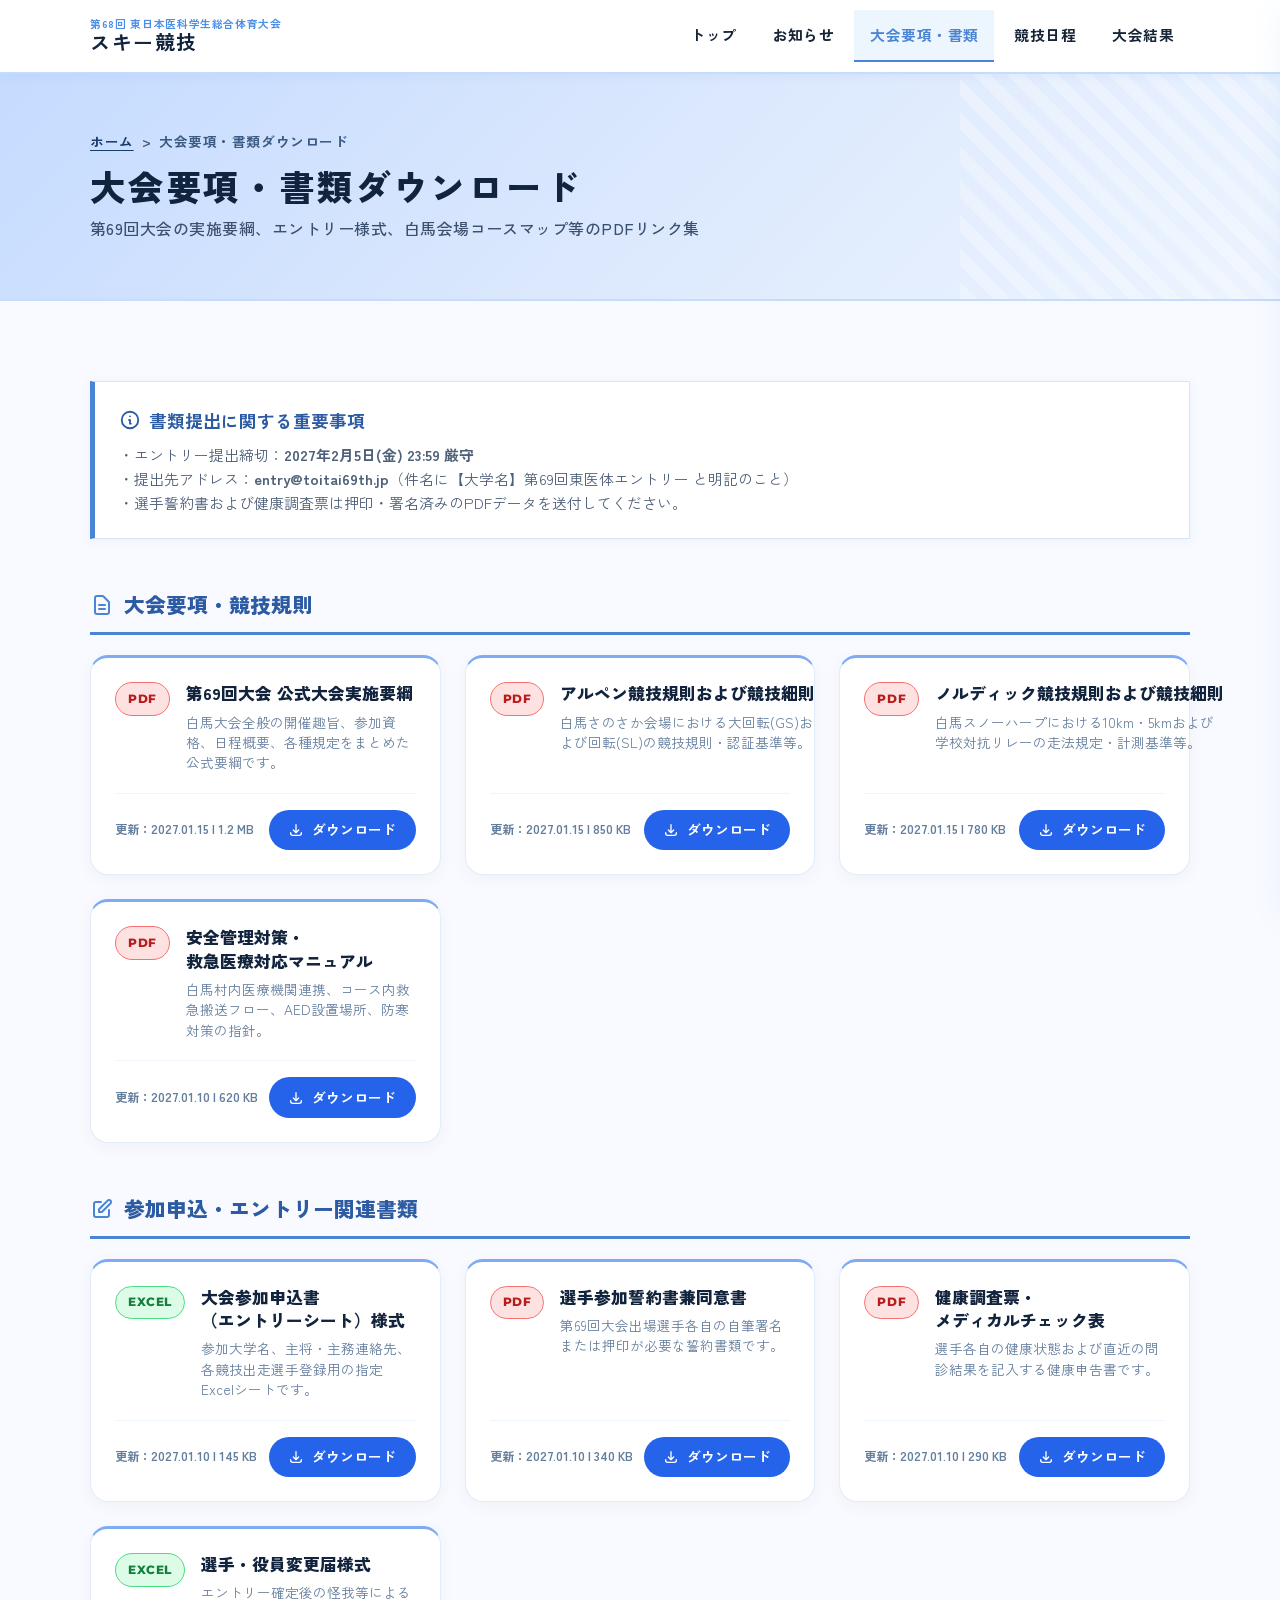
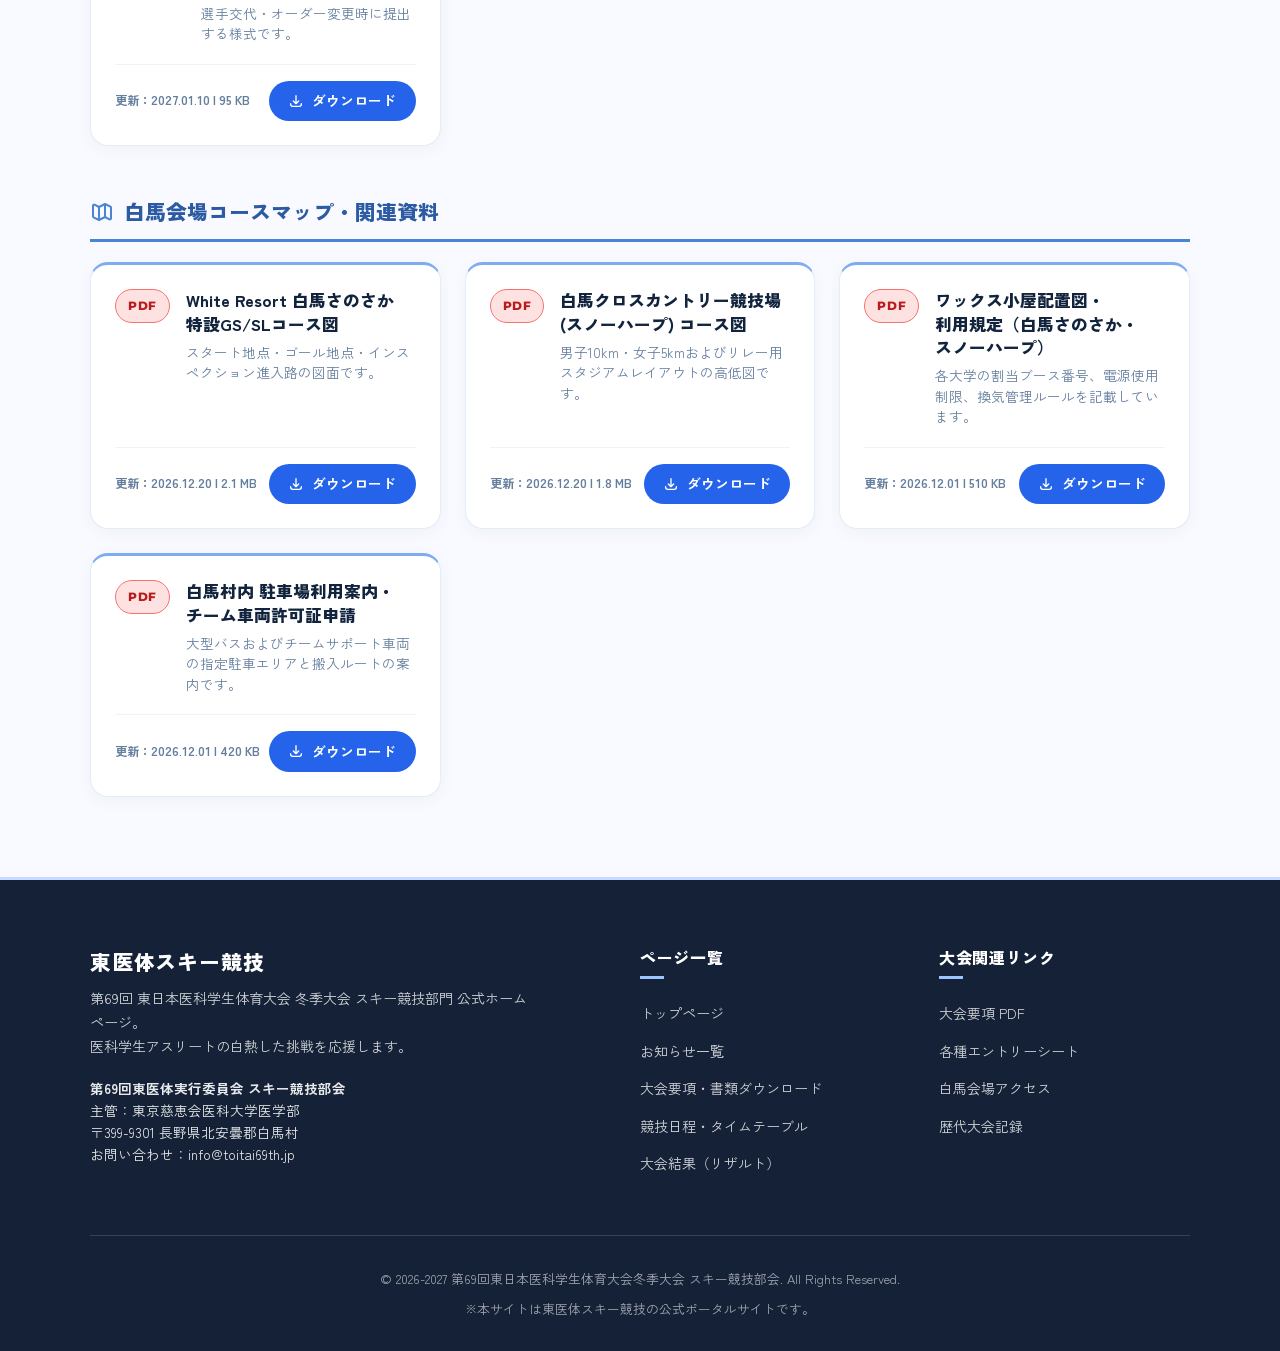
==== documents.html @ c1bf3471 "Redesign hero section with Jiichiro-inspired minimalist aesthetic, photo background, and update titl" ====
<!DOCTYPE html>
<html lang="ja">
<head>
  <meta charset="UTF-8">
  <meta name="viewport" content="width=device-width, initial-scale=1.0">
  <title>大会要項・書類ダウンロード | 第68回 東日本医科学生総合体育大会 スキー競技 公式サイト</title>
  <meta name="description" content="第68回 東日本医科学生総合体育大会 冬季大会 スキー競技部門の公式実施要綱、エントリーシート、白馬さのさか・スノーハープ会場コース図等のPDF/Excelダウンロード一覧です。">
  <link rel="stylesheet" href="assets/css/style.css?v=20270115_jiichiro_hero">
  <link rel="preconnect" href="https://fonts.googleapis.com">
  <link rel="preconnect" href="https://fonts.gstatic.com" crossorigin>
  <link href="https://fonts.googleapis.com/css2?family=Montserrat:wght@600;700;800;900&family=Noto+Sans+JP:wght@400;500;700;800;900&family=Zen+Kaku+Gothic+New:wght@400;500;700;900&display=swap" rel="stylesheet">
  <meta name="theme-color" content="#c5dbff">
  <style>
    /* BAKE CHEESE TART スカイブルー・白基調の補助スタイル */
    .overview-card,
    .venue-card,
    .doc-card {
      border-radius: 18px !important;
    }
    .badge,
    .schedule-day-badge {
      border-radius: 6px !important;
    }
  </style>
</head>
<body>

  <!-- ヘッダー -->
  <header class="site-header">
    <div class="container header-inner">
      <a href="index.html" class="site-brand">
        <div class="brand-text">
          <span class="brand-sub">第68回 東日本医科学生総合体育大会</span>
          <span class="brand-main">スキー競技</span>
        </div>
      </a>

      <!-- デスクトップ ナビゲーション -->
      <nav class="nav-menu">
        <a href="index.html" class="nav-link">トップ</a>
        <a href="news.html" class="nav-link">お知らせ</a>
        <a href="documents.html" class="nav-link active">大会要項・書類</a>
        <a href="schedule.html" class="nav-link">競技日程</a>
        <a href="results.html" class="nav-link">大会結果</a>
      </nav>

      <!-- モバイルメニュー開閉ボタン -->
      <button type="button" class="mobile-toggle" id="mobileToggle" aria-label="メニューを開く">
        <svg fill="none" stroke="currentColor" stroke-width="2" viewBox="0 0 24 24">
          <path stroke-linecap="round" stroke-linejoin="round" d="M4 6h16M4 12h16M4 18h16"></path>
        </svg>
      </button>
    </div>
  </header>

  <!-- モバイル用ドロワーメニュー -->
  <div class="drawer-overlay" id="drawerOverlay"></div>
  <aside class="mobile-drawer" id="mobileDrawer">
    <div class="drawer-header">
      <span class="brand-title" style="font-size: 1rem;">MENU</span>
      <button type="button" class="drawer-close" id="drawerClose" aria-label="閉じる">
        <svg width="24" height="24" fill="none" stroke="currentColor" stroke-width="2" viewBox="0 0 24 24">
          <path stroke-linecap="round" stroke-linejoin="round" d="M6 18L18 6M6 6l12 12"></path>
        </svg>
      </button>
    </div>
    <nav class="drawer-nav">
      <a href="index.html" class="drawer-link">
        <svg fill="none" stroke="currentColor" stroke-width="2" viewBox="0 0 24 24"><path stroke-linecap="round" stroke-linejoin="round" d="M3 12l2-2m0 0l7-7 7 7M5 10v10a1 1 0 001 1h3m10-11l2 2m-2-2v10a1 1 0 01-1 1h-3m-6 0a1 1 0 001-1v-4a1 1 0 011-1h2a1 1 0 011 1v4a1 1 0 001 1m-6 0h6"/></svg>
        トップページ
      </a>
      <a href="news.html" class="drawer-link">
        <svg fill="none" stroke="currentColor" stroke-width="2" viewBox="0 0 24 24"><path stroke-linecap="round" stroke-linejoin="round" d="M19 20H5a2 2 0 01-2-2V6a2 2 0 012-2h10a2 2 0 012 2v1m2 13a2 2 0 01-2-2V7m2 13a2 2 0 002-2V9a2 2 0 00-2-2h-2m-4-3H9M7 16h6M7 8h6v4H7V8z"/></svg>
        お知らせ一覧
      </a>
      <a href="documents.html" class="drawer-link active">
        <svg fill="none" stroke="currentColor" stroke-width="2" viewBox="0 0 24 24"><path stroke-linecap="round" stroke-linejoin="round" d="M9 12h6m-6 4h6m2 5H7a2 2 0 01-2-2V5a2 2 0 012-2h5.586a1 1 0 01.707.293l5.414 5.414a1 1 0 01.293.707V19a2 2 0 01-2 2z"/></svg>
        大会要項・書類
      </a>
      <a href="schedule.html" class="drawer-link">
        <svg fill="none" stroke="currentColor" stroke-width="2" viewBox="0 0 24 24"><path stroke-linecap="round" stroke-linejoin="round" d="M8 7V3m8 4V3m-9 8h10M5 21h14a2 2 0 002-2V7a2 2 0 00-2-2H5a2 2 0 00-2 2v12a2 2 0 002 2z"/></svg>
        競技日程
      </a>
      <a href="results.html" class="drawer-link">
        <svg fill="none" stroke="currentColor" stroke-width="2" viewBox="0 0 24 24"><path stroke-linecap="round" stroke-linejoin="round" d="M9 19v-6a2 2 0 00-2-2H5a2 2 0 00-2 2v6a2 2 0 002 2h2a2 2 0 002-2zm0 0V9a2 2 0 012-2h2a2 2 0 012 2v10m-6 0a2 2 0 002 2h2a2 2 0 002-2m0 0V5a2 2 0 012-2h2a2 2 0 012 2v14a2 2 0 01-2 2h-2a2 2 0 01-2-2z"/></svg>
        大会結果（リザルト）
      </a>
    </nav>
  </aside>

  <!-- ページバナー -->
  <div class="page-banner">
    <div class="container page-banner-content">
      <nav class="breadcrumb" aria-label="パンくずリスト">
        <a href="index.html">ホーム</a>
        <span>&gt;</span>
        <span>大会要項・書類ダウンロード</span>
      </nav>
      <h1 class="page-title">大会要項・書類ダウンロード</h1>
      <p class="page-subtitle">第69回大会の実施要綱、エントリー様式、白馬会場コースマップ等のPDFリンク集</p>
    </div>
  </div>

  <!-- メインコンテンツ -->
  <main class="section">
    <div class="container">

      <!-- 提出に関するインフォメーション -->
      <div style="background-color: #ffffff; border: 1px solid var(--color-border); border-left: 5px solid var(--color-primary); padding: 1.5rem; margin-bottom: 3rem; box-shadow: var(--shadow-sm);">
        <h3 style="font-size: 1.1rem; color: var(--color-primary-dark); margin-bottom: 0.5rem; display: flex; align-items: center; gap: 0.5rem;">
          <svg width="22" height="22" fill="none" stroke="currentColor" stroke-width="2" viewBox="0 0 24 24"><path stroke-linecap="round" stroke-linejoin="round" d="M13 16h-1v-4h-1m1-4h.01M21 12a9 9 0 11-18 0 9 9 0 0118 0z"/></svg>
          書類提出に関する重要事項
        </h3>
        <p style="font-size: 0.925rem; color: var(--color-text-muted); line-height: 1.6;">
          ・エントリー提出締切：<strong>2027年2月5日(金) 23:59 厳守</strong><br>
          ・提出先アドレス：<strong>entry@toitai69th.jp</strong>（件名に【大学名】第69回東医体エントリー と明記のこと）<br>
          ・選手誓約書および健康調査票は押印・署名済みのPDFデータを送付してください。
        </p>
      </div>

      <!-- 書類エリア（microCMS動的連携領域） -->
      <div id="documentsDynamicArea">
        <!-- セクション1: 大会要項・競技規則 -->
        <section class="doc-section">
          <h2 class="doc-category-title">
            <svg fill="none" stroke="currentColor" stroke-width="2" viewBox="0 0 24 24"><path stroke-linecap="round" stroke-linejoin="round" d="M9 12h6m-6 4h6m2 5H7a2 2 0 01-2-2V5a2 2 0 012-2h5.586a1 1 0 01.707.293l5.414 5.414a1 1 0 01.293.707V19a2 2 0 01-2 2z"/></svg>
            大会要項・競技規則
          </h2>

          <div class="doc-grid">
            <div class="doc-card">
              <div class="doc-card-top">
                <span class="file-badge pdf">PDF</span>
                <div class="doc-info">
                  <h4>第69回大会 公式大会実施要綱</h4>
                  <p>白馬大会全般の開催趣旨、参加資格、日程概要、各種規定をまとめた公式要綱です。</p>
                </div>
              </div>
              <div class="doc-card-bottom">
                <span class="doc-meta">更新：2027.01.15 | 1.2 MB</span>
                <a href="assets/docs/sample_document.pdf" download="第69回東医体スキー_大会実施要綱.pdf" class="doc-download-btn">
                  <svg fill="none" stroke="currentColor" stroke-width="2" viewBox="0 0 24 24"><path stroke-linecap="round" stroke-linejoin="round" d="M4 16v1a3 3 0 003 3h10a3 3 0 003-3v-1m-4-4l-4 4m0 0l-4-4m4 4V4"/></svg>
                  ダウンロード
                </a>
              </div>
            </div>

            <div class="doc-card">
              <div class="doc-card-top">
                <span class="file-badge pdf">PDF</span>
                <div class="doc-info">
                  <h4>アルペン競技規則および競技細則</h4>
                  <p>白馬さのさか会場における大回転(GS)および回転(SL)の競技規則・認証基準等。</p>
                </div>
              </div>
              <div class="doc-card-bottom">
                <span class="doc-meta">更新：2027.01.15 | 850 KB</span>
                <a href="assets/docs/sample_document.pdf" download="アルペン競技規則_細則.pdf" class="doc-download-btn">
                  <svg fill="none" stroke="currentColor" stroke-width="2" viewBox="0 0 24 24"><path stroke-linecap="round" stroke-linejoin="round" d="M4 16v1a3 3 0 003 3h10a3 3 0 003-3v-1m-4-4l-4 4m0 0l-4-4m4 4V4"/></svg>
                  ダウンロード
                </a>
              </div>
            </div>

            <div class="doc-card">
              <div class="doc-card-top">
                <span class="file-badge pdf">PDF</span>
                <div class="doc-info">
                  <h4>ノルディック競技規則および競技細則</h4>
                  <p>白馬スノーハープにおける10km・5kmおよび学校対抗リレーの走法規定・計測基準等。</p>
                </div>
              </div>
              <div class="doc-card-bottom">
                <span class="doc-meta">更新：2027.01.15 | 780 KB</span>
                <a href="assets/docs/sample_document.pdf" download="ノルディック競技規則_細則.pdf" class="doc-download-btn">
                  <svg fill="none" stroke="currentColor" stroke-width="2" viewBox="0 0 24 24"><path stroke-linecap="round" stroke-linejoin="round" d="M4 16v1a3 3 0 003 3h10a3 3 0 003-3v-1m-4-4l-4 4m0 0l-4-4m4 4V4"/></svg>
                  ダウンロード
                </a>
              </div>
            </div>

            <div class="doc-card">
              <div class="doc-card-top">
                <span class="file-badge pdf">PDF</span>
                <div class="doc-info">
                  <h4>安全管理対策・救急医療対応マニュアル</h4>
                  <p>白馬村内医療機関連携、コース内救急搬送フロー、AED設置場所、防寒対策の指針。</p>
                </div>
              </div>
              <div class="doc-card-bottom">
                <span class="doc-meta">更新：2027.01.10 | 620 KB</span>
                <a href="assets/docs/sample_document.pdf" download="安全管理_医療体制マニュアル.pdf" class="doc-download-btn">
                  <svg fill="none" stroke="currentColor" stroke-width="2" viewBox="0 0 24 24"><path stroke-linecap="round" stroke-linejoin="round" d="M4 16v1a3 3 0 003 3h10a3 3 0 003-3v-1m-4-4l-4 4m0 0l-4-4m4 4V4"/></svg>
                  ダウンロード
                </a>
              </div>
            </div>
          </div>
        </section>

        <!-- セクション2: 参加申込・エントリー関連書類 -->
        <section class="doc-section">
          <h2 class="doc-category-title">
            <svg fill="none" stroke="currentColor" stroke-width="2" viewBox="0 0 24 24"><path stroke-linecap="round" stroke-linejoin="round" d="M11 5H6a2 2 0 00-2 2v11a2 2 0 002 2h11a2 2 0 002-2v-5m-1.414-9.414a2 2 0 112.828 2.828L11.828 15H9v-2.828l8.586-8.586z"/></svg>
            参加申込・エントリー関連書類
          </h2>

          <div class="doc-grid">
            <div class="doc-card">
              <div class="doc-card-top">
                <span class="file-badge excel">EXCEL</span>
                <div class="doc-info">
                  <h4>大会参加申込書（エントリーシート）様式</h4>
                  <p>参加大学名、主将・主務連絡先、各競技出走選手登録用の指定Excelシートです。</p>
                </div>
              </div>
              <div class="doc-card-bottom">
                <span class="doc-meta">更新：2027.01.10 | 145 KB</span>
                <a href="assets/docs/sample_document.pdf" download="第69回東医体スキー_エントリーシート.xlsx" class="doc-download-btn">
                  <svg fill="none" stroke="currentColor" stroke-width="2" viewBox="0 0 24 24"><path stroke-linecap="round" stroke-linejoin="round" d="M4 16v1a3 3 0 003 3h10a3 3 0 003-3v-1m-4-4l-4 4m0 0l-4-4m4 4V4"/></svg>
                  ダウンロード
                </a>
              </div>
            </div>

            <div class="doc-card">
              <div class="doc-card-top">
                <span class="file-badge pdf">PDF</span>
                <div class="doc-info">
                  <h4>選手参加誓約書兼同意書</h4>
                  <p>第69回大会出場選手各自の自筆署名または押印が必要な誓約書類です。</p>
                </div>
              </div>
              <div class="doc-card-bottom">
                <span class="doc-meta">更新：2027.01.10 | 340 KB</span>
                <a href="assets/docs/sample_document.pdf" download="選手参加誓約書.pdf" class="doc-download-btn">
                  <svg fill="none" stroke="currentColor" stroke-width="2" viewBox="0 0 24 24"><path stroke-linecap="round" stroke-linejoin="round" d="M4 16v1a3 3 0 003 3h10a3 3 0 003-3v-1m-4-4l-4 4m0 0l-4-4m4 4V4"/></svg>
                  ダウンロード
                </a>
              </div>
            </div>

            <div class="doc-card">
              <div class="doc-card-top">
                <span class="file-badge pdf">PDF</span>
                <div class="doc-info">
                  <h4>健康調査票・メディカルチェック表</h4>
                  <p>選手各自の健康状態および直近の問診結果を記入する健康申告書です。</p>
                </div>
              </div>
              <div class="doc-card-bottom">
                <span class="doc-meta">更新：2027.01.10 | 290 KB</span>
                <a href="assets/docs/sample_document.pdf" download="健康調査票.pdf" class="doc-download-btn">
                  <svg fill="none" stroke="currentColor" stroke-width="2" viewBox="0 0 24 24"><path stroke-linecap="round" stroke-linejoin="round" d="M4 16v1a3 3 0 003 3h10a3 3 0 003-3v-1m-4-4l-4 4m0 0l-4-4m4 4V4"/></svg>
                  ダウンロード
                </a>
              </div>
            </div>

            <div class="doc-card">
              <div class="doc-card-top">
                <span class="file-badge excel">EXCEL</span>
                <div class="doc-info">
                  <h4>選手・役員変更届様式</h4>
                  <p>エントリー確定後の怪我等による選手交代・オーダー変更時に提出する様式です。</p>
                </div>
              </div>
              <div class="doc-card-bottom">
                <span class="doc-meta">更新：2027.01.10 | 95 KB</span>
                <a href="assets/docs/sample_document.pdf" download="選手変更届様式.xlsx" class="doc-download-btn">
                  <svg fill="none" stroke="currentColor" stroke-width="2" viewBox="0 0 24 24"><path stroke-linecap="round" stroke-linejoin="round" d="M4 16v1a3 3 0 003 3h10a3 3 0 003-3v-1m-4-4l-4 4m0 0l-4-4m4 4V4"/></svg>
                  ダウンロード
                </a>
              </div>
            </div>
          </div>
        </section>

        <!-- セクション3: コースマップ・会場関連 -->
        <section class="doc-section" id="courses">
          <h2 class="doc-category-title">
            <svg fill="none" stroke="currentColor" stroke-width="2" viewBox="0 0 24 24"><path stroke-linecap="round" stroke-linejoin="round" d="M9 20l-5.447-2.724A1 1 0 013 16.382V5.618a1 1 0 011.447-.894L9 7m0 13l6-3m-6 3V7m6 10l4.553 2.276A1 1 0 0021 18.382V7.618a1 1 0 00-.553-.894L15 4m0 13V4m0 0L9 7"/></svg>
            白馬会場コースマップ・関連資料
          </h2>

          <div class="doc-grid">
            <div class="doc-card">
              <div class="doc-card-top">
                <span class="file-badge pdf">PDF</span>
                <div class="doc-info">
                  <h4>White Resort 白馬さのさか 特設GS/SLコース図</h4>
                  <p>スタート地点・ゴール地点・インスペクション進入路の図面です。</p>
                </div>
              </div>
              <div class="doc-card-bottom">
                <span class="doc-meta">更新：2026.12.20 | 2.1 MB</span>
                <a href="assets/docs/sample_document.pdf" download="白馬さのさかコースマップ.pdf" class="doc-download-btn">
                  <svg fill="none" stroke="currentColor" stroke-width="2" viewBox="0 0 24 24"><path stroke-linecap="round" stroke-linejoin="round" d="M4 16v1a3 3 0 003 3h10a3 3 0 003-3v-1m-4-4l-4 4m0 0l-4-4m4 4V4"/></svg>
                  ダウンロード
                </a>
              </div>
            </div>

            <div class="doc-card">
              <div class="doc-card-top">
                <span class="file-badge pdf">PDF</span>
                <div class="doc-info">
                  <h4>白馬クロスカントリー競技場 (スノーハープ) コース図</h4>
                  <p>男子10km・女子5kmおよびリレー用スタジアムレイアウトの高低図です。</p>
                </div>
              </div>
              <div class="doc-card-bottom">
                <span class="doc-meta">更新：2026.12.20 | 1.8 MB</span>
                <a href="assets/docs/sample_document.pdf" download="スノーハープコースマップ.pdf" class="doc-download-btn">
                  <svg fill="none" stroke="currentColor" stroke-width="2" viewBox="0 0 24 24"><path stroke-linecap="round" stroke-linejoin="round" d="M4 16v1a3 3 0 003 3h10a3 3 0 003-3v-1m-4-4l-4 4m0 0l-4-4m4 4V4"/></svg>
                  ダウンロード
                </a>
              </div>
            </div>

            <div class="doc-card">
              <div class="doc-card-top">
                <span class="file-badge pdf">PDF</span>
                <div class="doc-info">
                  <h4>ワックス小屋配置図・利用規定（白馬さのさか・スノーハープ）</h4>
                  <p>各大学の割当ブース番号、電源使用制限、換気管理ルールを記載しています。</p>
                </div>
              </div>
              <div class="doc-card-bottom">
                <span class="doc-meta">更新：2026.12.01 | 510 KB</span>
                <a href="assets/docs/sample_document.pdf" download="ワックス小屋配置図.pdf" class="doc-download-btn">
                  <svg fill="none" stroke="currentColor" stroke-width="2" viewBox="0 0 24 24"><path stroke-linecap="round" stroke-linejoin="round" d="M4 16v1a3 3 0 003 3h10a3 3 0 003-3v-1m-4-4l-4 4m0 0l-4-4m4 4V4"/></svg>
                  ダウンロード
                </a>
              </div>
            </div>

            <div class="doc-card">
              <div class="doc-card-top">
                <span class="file-badge pdf">PDF</span>
                <div class="doc-info">
                  <h4>白馬村内 駐車場利用案内・チーム車両許可証申請</h4>
                  <p>大型バスおよびチームサポート車両の指定駐車エリアと搬入ルートの案内です。</p>
                </div>
              </div>
              <div class="doc-card-bottom">
                <span class="doc-meta">更新：2026.12.01 | 420 KB</span>
                <a href="assets/docs/sample_document.pdf" download="駐車場利用案内.pdf" class="doc-download-btn">
                  <svg fill="none" stroke="currentColor" stroke-width="2" viewBox="0 0 24 24"><path stroke-linecap="round" stroke-linejoin="round" d="M4 16v1a3 3 0 003 3h10a3 3 0 003-3v-1m-4-4l-4 4m0 0l-4-4m4 4V4"/></svg>
                  ダウンロード
                </a>
              </div>
            </div>
          </div>
        </section>
      </div>

    </div>
  </main>

  <!-- フッター -->
  <footer class="site-footer">
    <div class="container">
      <div class="footer-grid">
        <div class="footer-brand">
          <h4>東医体スキー競技</h4>
          <p>
            第69回 東日本医科学生体育大会 冬季大会 スキー競技部門 公式ホームページ。<br>
            医科学生アスリートの白熱した挑戦を応援します。
          </p>
          <div class="footer-contact">
            <strong>第69回東医体実行委員会 スキー競技部会</strong><br>
            主管：東京慈恵会医科大学医学部<br>
            〒399-9301 長野県北安曇郡白馬村<br>
            お問い合わせ：info@toitai69th.jp
          </div>
        </div>

        <div class="footer-col">
          <h5>ページ一覧</h5>
          <ul class="footer-links">
            <li><a href="index.html">トップページ</a></li>
            <li><a href="news.html">お知らせ一覧</a></li>
            <li><a href="documents.html">大会要項・書類ダウンロード</a></li>
            <li><a href="schedule.html">競技日程・タイムテーブル</a></li>
            <li><a href="results.html">大会結果（リザルト）</a></li>
          </ul>
        </div>

        <div class="footer-col">
          <h5>大会関連リンク</h5>
          <ul class="footer-links">
            <li><a href="documents.html">大会要項 PDF</a></li>
            <li><a href="documents.html">各種エントリーシート</a></li>
            <li><a href="schedule.html#access">白馬会場アクセス</a></li>
            <li><a href="results.html">歴代大会記録</a></li>
          </ul>
        </div>
      </div>

      <div class="footer-bottom">
        <p>&copy; 2026-2027 第69回東日本医科学生体育大会冬季大会 スキー競技部会. All Rights Reserved.</p>
        <p>※本サイトは東医体スキー競技の公式ポータルサイトです。</p>
      </div>
    </div>
  </footer>

  <script src="assets/js/main.js"></script>
  <script src="assets/js/microcms.js"></script>
</body>
</html>
---- assets/css/style.css ----
/* ==========================================================================
   東医体スキー競技 大会ホームページ スタイルシート
   Style: Minimalist, Sharp, Stylish Editorial Design (BAKE CHEESE TART Style)
   Base Color: Pastel Blue (#c5dbff) & Crisp White (パステルブルー×白基調)
   ========================================================================== */

:root {
  /* Colors - BAKE Cheese Tart Inspired Pastel Blue & Pure White (パステルブルー×白) */
  --color-primary: #4a84d4;        /* 洗練されたクリアブルー（適度なコントラスト） */
  --color-primary-dark: #2c5ba3;   /* ディープスレートブルー */
  --color-primary-light: #7facf0;  /* ライトパステルブルー */
  --color-pastel-main: #c5dbff;   /* BAKE公式パステルブルー #c5dbff */
  --color-pastel-soft: #dbe8fd;   /* 柔らかなパステルブルー */
  --color-pastel-pale: #edf4ff;   /* ペールパステル */
  --color-pastel-ghost: #f5f9ff;  /* ほぼ白に近い淡いアイシーブルー */

  --color-accent: #6ca0e8;         /* アクセントブルー */
  --color-accent-light: #9bc5ff;   /* 淡いアクセント */
  --color-accent-pale: #edf5ff;    /* 超淡色 */
  --color-cyan-glow: #c5dbff;      /* パステルブルーグロー */
  --color-footer-bg: #142136;      /* シックなダークスレートネイビーフッター */

  --color-gold: #b8860b;           /* リザルト用ゴールド */
  --color-gold-pale: #fffbeb;
  --color-danger: #e04848;         /* 重要お知らせ用レッド */
  --color-danger-pale: #fee2e2;

  --color-bg: #f8faff;             /* 清潔感あるパステルオフホワイト背景 */
  --color-surface: #ffffff;        /* カード・パネル純白 */
  --color-surface-alt: #f1f6fd;    /* アイシーな薄青背景 */

  --color-text: #162438;           /* メインテキスト（スタイリッシュなダークスレート） */
  --color-text-muted: #4e6079;     /* 補足テキスト */
  --color-text-light: #8a9cb5;     /* 薄いテキスト */
  --color-border: #d8e5f7;         /* 繊細なパステル境界線 */
  --color-border-subtle: #edf3fa;  /* 淡い境界線 */
  --color-border-sharp: #c5dbff;   /* BAKEパステルブルー強調境界線 */

  /* Modern Sophisticated Geometry (BAKE Cheesetart Style - Subtle Clean Curves & Elegant Pills) */
  --radius-xs: 4px;
  --radius-sm: 6px;
  --radius-md: 12px;
  --radius-lg: 14px;
  --radius-pill: 9999px;

  /* Modern Light Crisp Shadows */
  --shadow-xs: 0 1px 3px rgba(197, 219, 255, 0.2);
  --shadow-sm: 0 2px 10px rgba(74, 132, 212, 0.08);
  --shadow-md: 0 6px 20px rgba(74, 132, 212, 0.11);
  --shadow-lg: 0 12px 36px rgba(74, 132, 212, 0.15);

  /* Typography */
  --font-base: "Zen Kaku Gothic New", "Noto Sans JP", -apple-system, BlinkMacSystemFont, "Segoe UI", Roboto, "Hiragino Sans", sans-serif;
  --font-ja: var(--font-base);
  --font-en: "Montserrat", -apple-system, BlinkMacSystemFont, "Segoe UI", sans-serif;

  /* Layout */
  --max-width: 1140px;
  --header-height: 72px;
}

/* Base Reset & Typography */
*, *::before, *::after {
  box-sizing: border-box;
  margin: 0;
  padding: 0;
}

html {
  font-size: 16px;
  scroll-behavior: smooth;
  -webkit-text-size-adjust: 100%;
}

body {
  font-family: var(--font-base);
  background-color: var(--color-bg);
  color: var(--color-text);
  line-height: 1.7;
  font-feature-settings: "palt";
  min-height: 100vh;
  display: flex;
  flex-direction: column;
}

/* 自然な改行と日本語組版のためのユーティリティ */
.text-nowrap {
  display: inline-block;
  white-space: nowrap;
}

h1, h2, h3, h4, h5, .hero-translucent-body, .quick-link-text, .section-desc, .news-title {
  word-break: auto-phrase;
  overflow-wrap: break-word;
}

a {
  color: var(--color-primary);
  text-decoration: none;
  transition: all 0.2s ease;
}

a:hover {
  color: var(--color-primary-light);
}

img, svg {
  vertical-align: middle;
  max-width: 100%;
}

ul, ol {
  list-style: none;
}

/* Container */
.container {
  width: 100%;
  max-width: var(--max-width);
  margin: 0 auto;
  padding: 0 1.25rem;
}

/* ==========================================================================
   Header & Navigation (Sharp, Crisp, Modern)
   ========================================================================== */
.site-header {
  position: sticky;
  top: 0;
  z-index: 1000;
  background-color: rgba(255, 255, 255, 0.96);
  backdrop-filter: blur(12px);
  -webkit-backdrop-filter: blur(12px);
  border-bottom: 2px solid var(--color-border-sharp);
  box-shadow: var(--shadow-sm);
  transition: all 0.3s ease;
}

.header-inner {
  display: flex;
  align-items: center;
  justify-content: space-between;
  height: var(--header-height);
}

.site-brand {
  display: flex;
  align-items: center;
  text-decoration: none;
  color: var(--color-primary);
  min-width: 0;
  gap: 0.75rem;
}

.brand-text {
  display: flex;
  flex-direction: column;
  justify-content: center;
}

.brand-sub {
  font-size: 0.68rem;
  font-weight: 700;
  letter-spacing: 0.06em;
  color: #4b8ee6;
  line-height: 1.2;
}

.brand-main {
  font-size: 1.24rem;
  font-weight: 700;
  letter-spacing: 0.08em;
  color: #10243e;
  line-height: 1.25;
  transition: color 0.2s ease;
}

.site-brand:hover .brand-main {
  color: #2563eb;
}

@media (max-width: 1024px) {
  .brand-sub {
    font-size: 0.64rem;
  }
  .brand-main {
    font-size: 1.1rem;
  }
}

@media (max-width: 768px) {
  .brand-sub {
    font-size: 0.58rem;
    letter-spacing: 0.03em;
  }
  .brand-main {
    font-size: 0.96rem;
  }
}

@media (max-width: 380px) {
  .brand-sub {
    font-size: 0.52rem;
  }
  .brand-main {
    font-size: 0.86rem;
  }
}

/* Desktop Nav */
.nav-menu {
  display: flex;
  align-items: center;
  gap: 0.25rem;
}

.nav-link {
  display: flex;
  align-items: center;
  gap: 0.35rem;
  padding: 0.75rem 1rem;
  font-size: 0.925rem;
  font-weight: 700;
  color: var(--color-text);
  transition: all 0.2s ease;
  position: relative;
  letter-spacing: 0.03em;
  border-bottom: 2px solid transparent;
}

.nav-link:hover {
  color: var(--color-primary);
  background-color: var(--color-surface-alt);
  border-bottom-color: var(--color-accent);
}

.nav-link.active {
  color: var(--color-primary);
  background-color: var(--color-accent-pale);
  border-bottom: 2px solid var(--color-primary);
}

/* Mobile Hamburger (Sharp Square) */
.mobile-toggle {
  display: none;
  background: var(--color-surface-alt);
  border: 1px solid var(--color-border-sharp);
  cursor: pointer;
  padding: 0.4rem;
  color: var(--color-primary);
}

.mobile-toggle svg {
  width: 28px;
  height: 28px;
}

/* Mobile Drawer Overlay */
.drawer-overlay {
  position: fixed;
  inset: 0;
  background-color: rgba(2, 44, 76, 0.4);
  backdrop-filter: blur(4px);
  z-index: 1050;
  opacity: 0;
  pointer-events: none;
  transition: opacity 0.3s ease;
}

.drawer-overlay.is-active {
  opacity: 1;
  pointer-events: auto;
}

/* Mobile Nav Drawer (Sharp Edge) */
.mobile-drawer {
  position: fixed;
  top: 0;
  right: -300px;
  width: 290px;
  height: 100vh;
  background-color: var(--color-surface);
  z-index: 1100;
  box-shadow: var(--shadow-lg);
  display: flex;
  flex-direction: column;
  transition: right 0.3s cubic-bezier(0.16, 1, 0.3, 1);
  overflow-y: auto;
  border-left: 3px solid var(--color-primary);
}

.mobile-drawer.is-active {
  right: 0;
}

.drawer-header {
  display: flex;
  align-items: center;
  justify-content: space-between;
  padding: 1.25rem 1.5rem;
  border-bottom: 2px solid var(--color-border);
  background-color: var(--color-surface-alt);
}

.drawer-close {
  background: transparent;
  border: none;
  cursor: pointer;
  padding: 0.25rem;
  color: var(--color-text-muted);
}

.drawer-nav {
  display: flex;
  flex-direction: column;
  padding: 0.5rem 0;
}

.drawer-link {
  display: flex;
  align-items: center;
  gap: 0.75rem;
  padding: 0.9rem 1.5rem;
  font-weight: 700;
  color: var(--color-text);
  border-left: 4px solid transparent;
  border-bottom: 1px solid var(--color-border-subtle);
  transition: all 0.2s ease;
}

.drawer-link:hover,
.drawer-link.active {
  color: var(--color-primary);
  background-color: var(--color-accent-pale);
  border-left-color: var(--color-primary);
}

.drawer-link svg {
  width: 20px;
  height: 20px;
  color: var(--color-primary);
}

/* ==========================================================================
   Page Headers (Subpages - Clean Minimalist Pastel Banner)
   ========================================================================== */
.page-banner {
  background: linear-gradient(135deg, #c5dbff 0%, #dbe8fd 50%, #edf4ff 100%);
  color: #12243d;
  padding: 3.5rem 0;
  position: relative;
  overflow: hidden;
  border-bottom: 2px solid var(--color-pastel-main);
}

.page-banner::after {
  content: "";
  position: absolute;
  bottom: 0;
  right: 0;
  width: 320px;
  height: 100%;
  background: repeating-linear-gradient(
    45deg,
    rgba(255, 255, 255, 0.3),
    rgba(255, 255, 255, 0.3) 12px,
    transparent 12px,
    transparent 24px
  );
  pointer-events: none;
}

.page-banner-content {
  position: relative;
  z-index: 1;
}

.breadcrumb {
  display: flex;
  align-items: center;
  gap: 0.5rem;
  font-size: 0.85rem;
  font-weight: 600;
  color: #3b5a82;
  margin-bottom: 0.75rem;
  letter-spacing: 0.04em;
}

.breadcrumb a {
  color: #1a3c6c;
  text-decoration: underline;
  text-underline-offset: 3px;
}

.page-title {
  font-size: 2.2rem;
  font-weight: 900;
  line-height: 1.2;
  letter-spacing: 0.08em;
  margin-bottom: 0.5rem;
  color: #10243e;
}

.page-subtitle {
  font-size: 1rem;
  color: #3b506e;
  font-weight: 500;
  letter-spacing: 0.03em;
}

/* ==========================================================================
   Hero Section (Jiichiro Minimalist Style - Full Alpine Background)
   Reference: https://www.jiichiro-shop.com
   ========================================================================== */
.hero {
  position: relative;
  min-height: 85vh;
  min-height: 85svh;
  display: flex;
  align-items: center;
  justify-content: center;
  background-color: #0c1f36;
  background-image: 
    linear-gradient(
      180deg, 
      rgba(11, 28, 51, 0.46) 0%, 
      rgba(18, 52, 98, 0.22) 35%, 
      rgba(11, 29, 54, 0.44) 65%, 
      rgba(8, 20, 38, 0.82) 100%
    ),
    url('../images/hero-bg.png');
  background-position: center 28%;
  background-size: cover;
  background-repeat: no-repeat;
  padding: 7rem 0 6.5rem;
  overflow: hidden;
  text-align: center;
}

/* 繊細なビネットグラデーション（白銀の峰々の輝きを生かしつつ文字視認性を最大化） */
.hero::before {
  content: "";
  position: absolute;
  inset: 0;
  background: radial-gradient(circle at 50% 42%, transparent 30%, rgba(6, 17, 32, 0.42) 100%);
  pointer-events: none;
}

.hero-container {
  position: relative;
  z-index: 2;
  display: flex;
  flex-direction: column;
  align-items: center;
  justify-content: center;
  width: 100%;
}

.hero-content {
  max-width: 980px;
  margin: 0 auto;
  display: flex;
  flex-direction: column;
  align-items: center;
}

/* 1. 治一郎スタイル：端正で品格あるエディション表記（広い文字間・中太字で洗練美） */
.hero-edition {
  display: inline-block;
  font-family: var(--font-ja);
  font-size: clamp(0.95rem, 2.2vw, 1.25rem);
  font-weight: 500;
  letter-spacing: 0.26em;
  color: rgba(255, 255, 255, 0.95);
  margin-bottom: 0.9rem;
  text-shadow: 0 2px 14px rgba(6, 17, 32, 0.5);
  padding-left: 0.26em; /* 広いトラッキングの視覚的センタリング補正 */
}

/* 2. メインタイトル：「スキー競技」（堂々とした余白と清麗な太さ） */
.hero-title {
  font-family: var(--font-ja);
  font-size: clamp(2.8rem, 7.5vw, 4.8rem);
  font-weight: 700;
  letter-spacing: 0.2em;
  color: #ffffff;
  line-height: 1.15;
  margin-bottom: 0.75rem;
  text-shadow: 0 3px 24px rgba(6, 17, 32, 0.5);
  padding-left: 0.2em;
}

/* 3. 英語サブタイトル（Montserrat・ハイエンドトラッキング） */
.hero-en {
  font-family: var(--font-en);
  font-size: clamp(0.72rem, 1.4vw, 0.86rem);
  font-weight: 600;
  letter-spacing: 0.28em;
  color: #c4dcfe;
  text-transform: uppercase;
  margin-bottom: 2.4rem;
  padding-left: 0.28em;
  text-shadow: 0 2px 10px rgba(6, 17, 32, 0.4);
}

/* 4. 会期・会場：洗練されたフロストガラスバー */
.hero-meta-bar {
  display: inline-flex;
  align-items: center;
  justify-content: center;
  flex-wrap: wrap;
  gap: 0.6rem 1.6rem;
  padding: 0.75rem 2.2rem;
  background: rgba(255, 255, 255, 0.12);
  backdrop-filter: blur(14px);
  -webkit-backdrop-filter: blur(14px);
  border: 1px solid rgba(255, 255, 255, 0.28);
  border-radius: var(--radius-pill);
  box-shadow: 0 8px 30px rgba(6, 17, 32, 0.2);
  margin-bottom: 2rem;
}

.hero-meta-item {
  display: inline-flex;
  align-items: center;
  gap: 0.65rem;
  font-size: 0.94rem;
  color: #ffffff;
}

.hero-meta-label {
  display: inline-block;
  font-size: 0.72rem;
  font-weight: 700;
  letter-spacing: 0.08em;
  padding: 0.18rem 0.6rem;
  background: rgba(255, 255, 255, 0.22);
  border-radius: 4px;
  color: #ffffff;
}

.hero-meta-val {
  font-weight: 600;
  letter-spacing: 0.04em;
  color: #ffffff;
}

.hero-meta-divider {
  color: rgba(255, 255, 255, 0.4);
  font-weight: 300;
}

/* 5. ミニマルアクション行（主管カプセル & SEIKO速報ガラスピル） */
.hero-actions {
  display: flex;
  align-items: center;
  justify-content: center;
  flex-wrap: wrap;
  gap: 1rem;
}

.hero-host-pill {
  display: inline-flex;
  align-items: center;
  padding: 0.75rem 1.8rem;
  background: rgba(255, 255, 255, 0.14);
  backdrop-filter: blur(12px);
  -webkit-backdrop-filter: blur(12px);
  border: 1px solid rgba(255, 255, 255, 0.32);
  border-radius: var(--radius-pill);
  color: #ffffff;
  font-size: 0.92rem;
  font-weight: 600;
  letter-spacing: 0.06em;
  box-shadow: 0 4px 16px rgba(6, 17, 32, 0.15);
}

.hero-btn-seiko {
  display: inline-flex;
  align-items: center;
  gap: 0.65rem;
  padding: 0.75rem 2rem;
  background: rgba(220, 38, 38, 0.88);
  backdrop-filter: blur(10px);
  -webkit-backdrop-filter: blur(10px);
  border: 1px solid rgba(255, 255, 255, 0.45);
  border-radius: var(--radius-pill);
  color: #ffffff !important;
  font-size: 0.92rem;
  font-weight: 700;
  letter-spacing: 0.06em;
  text-decoration: none;
  box-shadow: 0 6px 22px rgba(220, 38, 38, 0.38);
  transition: all 0.28s cubic-bezier(0.16, 1, 0.3, 1);
}

.hero-btn-seiko:hover {
  background: #dc2626;
  transform: translateY(-2px);
  box-shadow: 0 10px 28px rgba(220, 38, 38, 0.52);
  border-color: #ffffff;
}

.hero-live-dot {
  width: 8px;
  height: 8px;
  background-color: #ffffff;
  border-radius: 50%;
  display: inline-block;
  box-shadow: 0 0 10px #ffffff;
  animation: liveBlink 1.8s infinite ease-in-out;
}

.hero-btn-arrow {
  transition: transform 0.25s ease;
}

.hero-btn-seiko:hover .hero-btn-arrow {
  transform: translateX(3px);
}

/* 6. 治一郎スタイル：ミニマルスクロールインジケーター */
.hero-scroll {
  position: absolute;
  bottom: 1.5rem;
  left: 50%;
  transform: translateX(-50%);
  display: flex;
  flex-direction: column;
  align-items: center;
  gap: 0.45rem;
  pointer-events: none;
  opacity: 0.75;
  transition: opacity 0.3s ease;
}

.hero-scroll-text {
  font-family: var(--font-en);
  font-size: 0.65rem;
  font-weight: 600;
  letter-spacing: 0.26em;
  color: rgba(255, 255, 255, 0.85);
  padding-left: 0.26em;
}

.hero-scroll-line {
  width: 1px;
  height: 34px;
  background: rgba(255, 255, 255, 0.25);
  position: relative;
  overflow: hidden;
}

.hero-scroll-line::after {
  content: "";
  position: absolute;
  top: 0;
  left: 0;
  width: 100%;
  height: 50%;
  background: linear-gradient(180deg, #ffffff, rgba(255, 255, 255, 0));
  animation: jiichiroScroll 2s cubic-bezier(0.65, 0, 0.35, 1) infinite;
}

@keyframes jiichiroScroll {
  0% {
    transform: translateY(-100%);
    opacity: 0;
  }
  35% {
    opacity: 1;
  }
  70% {
    opacity: 1;
  }
  100% {
    transform: translateY(200%);
    opacity: 0;
  }
}

@keyframes liveBlink {
  0%, 100% { opacity: 1; transform: scale(1); }
  50% { opacity: 0.35; transform: scale(0.8); }
}

/* Responsive adjustments */
@media (max-width: 768px) {
  .hero {
    min-height: 78vh;
    padding: 5.5rem 0 5rem;
    background-position: center 32%;
  }
  .hero-edition {
    font-size: 0.88rem;
    letter-spacing: 0.2em;
    padding-left: 0.2em;
    margin-bottom: 0.6rem;
  }
  .hero-title {
    font-size: 2.6rem;
    letter-spacing: 0.16em;
    padding-left: 0.16em;
  }
  .hero-en {
    font-size: 0.68rem;
    letter-spacing: 0.22em;
    margin-bottom: 1.8rem;
  }
  .hero-meta-bar {
    flex-direction: column;
    gap: 0.5rem;
    padding: 0.75rem 1.25rem;
    width: 90%;
    max-width: 360px;
    border-radius: 16px;
  }
  .hero-meta-divider {
    display: none;
  }
  .hero-actions {
    flex-direction: column;
    width: 90%;
    max-width: 360px;
    gap: 0.75rem;
  }
  .hero-host-pill,
  .hero-btn-seiko {
    width: 100%;
    justify-content: center;
  }
  .hero-scroll {
    bottom: 0.75rem;
  }
  .hero-scroll-line {
    height: 24px;
  }
}

/* ==========================================================================
   Buttons (BAKE Cheesetart Style - Sleek Capsule & Pill Shapes)
   ========================================================================== */
.btn {
  display: inline-flex;
  align-items: center;
  justify-content: center;
  gap: 0.6rem;
  padding: 0.85rem 1.85rem;
  font-size: 0.95rem;
  font-weight: 800;
  border-radius: var(--radius-pill);
  transition: all 0.25s cubic-bezier(0.16, 1, 0.3, 1);
  cursor: pointer;
  border: none;
  text-decoration: none;
  line-height: 1;
  letter-spacing: 0.04em;
}

.btn-primary {
  background: #2563eb;
  color: #ffffff;
  border: 1.5px solid #2563eb;
  box-shadow: 0 4px 14px rgba(37, 99, 235, 0.25);
}

.btn-primary:hover {
  background: #1d4ed8;
  border-color: #1d4ed8;
  color: #ffffff;
  transform: translateY(-2px);
  box-shadow: 0 8px 20px rgba(37, 99, 235, 0.4);
}

.btn-white {
  background-color: #ffffff;
  color: #12243d;
  border: 1.5px solid #d8e5f7;
  box-shadow: 0 2px 10px rgba(74, 132, 212, 0.08);
}

.btn-white:hover {
  background-color: #f0f6fd;
  color: #2563eb;
  border-color: #8bb5e8;
  transform: translateY(-2px);
  box-shadow: 0 6px 18px rgba(74, 132, 212, 0.15);
}

.btn-outline-white {
  background-color: transparent;
  color: #ffffff;
  border: 1.5px solid #ffffff;
}

.btn-outline-white:hover {
  background-color: #ffffff;
  color: #12243d;
}

.btn-outline-primary {
  background-color: #ffffff;
  color: #12243d;
  border: 1.5px solid #8bb5e8;
}

.btn-outline-primary:hover {
  background-color: #8bb5e8;
  border-color: #8bb5e8;
  color: #ffffff;
  transform: translateY(-2px);
}

.btn-sm {
  padding: 0.5rem 1.2rem;
  font-size: 0.825rem;
}

/* ==========================================================================
   Badges (BAKE Cheesetart Style - Soft Pastel Capsule Pills)
   ========================================================================== */
.badge {
  display: inline-flex;
  align-items: center;
  gap: 0.35rem;
  padding: 0.25rem 0.8rem;
  font-size: 0.74rem;
  font-weight: 700;
  letter-spacing: 0.04em;
  white-space: nowrap;
  border-radius: 0 !important;
}

.badge-danger {
  background-color: #fef2f2;
  color: #dc2626;
  border: 1px solid #fecaca;
}

.badge-info {
  background-color: #e0f2fe;
  color: #0284c7;
  border: 1px solid #bae6fd;
}

.badge-primary {
  background-color: #eef6fd;
  color: #2563eb;
  border: 1px solid #d4e5f9;
}

.badge-gold {
  background-color: #fffbeb;
  color: #b45309;
  border: 1px solid #fde68a;
}

.badge-gray {
  background-color: #f1f5f9;
  color: #64748b;
  border: 1px solid #e2e8f0;
}

/* ==========================================================================
   Section Common (BAKE Cheesetart Style - Clean Airy Spacing & Elegant Headers)
   ========================================================================== */
.section {
  padding: 5rem 0;
}

.section-alt {
  background-color: #f8fbfe;
  border-top: 1px solid #e5effa;
  border-bottom: 1px solid #e5effa;
}

.section-header {
  display: flex;
  flex-direction: column;
  align-items: center;
  text-align: center;
  margin-bottom: 3rem;
}

.section-header-left {
  align-items: flex-start;
  text-align: left;
}

.section-tag {
  font-family: var(--font-en);
  font-size: 0.78rem;
  font-weight: 800;
  letter-spacing: 0.28em;
  color: #5a94e0;
  text-transform: uppercase;
  margin-bottom: 0.4rem;
}

.section-title {
  font-size: clamp(1.8rem, 3.8vw, 2.3rem);
  font-weight: 800;
  color: #12243d;
  position: relative;
  letter-spacing: 0.06em;
}

.section-title::after {
  content: "";
  display: block;
  width: 36px;
  height: 2px;
  background-color: #96c0ee;
  margin: 0.9rem auto 0;
  border-radius: 2px;
}

.section-header-left .section-title::after {
  margin: 0.9rem 0 0;
}

.section-desc {
  color: #647e9e;
  font-size: 0.95rem;
  margin-top: 0.75rem;
  max-width: 640px;
  line-height: 1.65;
}

/* ==========================================================================
   Quick Links Cards (Plan A - Editorial Numbering Cards 01-04)
   ========================================================================== */
.quick-links-grid {
  display: grid;
  grid-template-columns: repeat(4, 1fr);
  gap: 1.5rem;
  margin-top: -3.5rem;
  position: relative;
  z-index: 10;
  margin-bottom: 3.5rem;
}

@media (max-width: 992px) {
  .quick-links-grid {
    grid-template-columns: repeat(2, 1fr);
    gap: 1.25rem;
    margin-top: -2.5rem;
  }
}

.quick-link-card {
  background-color: #ffffff;
  border: 1px solid #dcebfa;
  border-radius: 20px !important;
  padding: 2rem 1.6rem 1.8rem;
  box-shadow: 0 4px 20px rgba(18, 48, 92, 0.04);
  display: flex;
  flex-direction: column;
  justify-content: flex-start;
  text-decoration: none;
  transition: all 0.28s cubic-bezier(0.16, 1, 0.3, 1);
  position: relative;
  overflow: hidden;
}

.quick-link-card::before {
  content: "";
  position: absolute;
  top: 0;
  left: 0;
  right: 0;
  height: 3px;
  background: linear-gradient(90deg, #3b82f6, #93c5fd);
  opacity: 0;
  transition: opacity 0.25s ease;
}

.quick-link-card:hover {
  transform: translateY(-5px);
  box-shadow: 0 16px 36px rgba(74, 132, 212, 0.13);
  border-color: #b3d4fc;
}

.quick-link-card:hover::before {
  opacity: 1;
}

.quick-link-header {
  display: flex;
  align-items: center;
  justify-content: space-between;
  margin-bottom: 1.25rem;
  width: 100%;
}

.card-number {
  font-family: var(--font-en);
  font-size: 1.55rem;
  font-weight: 800;
  color: #9ac2f8;
  letter-spacing: 0.04em;
  line-height: 1;
  transition: color 0.25s ease;
}

.quick-link-card:hover .card-number {
  color: #2563eb;
}

.card-arrow-icon {
  width: 34px;
  height: 34px;
  border-radius: 10px;
  background-color: #f4f8fe;
  color: #5a92d6;
  border: 1px solid #e1edf8;
  display: flex;
  align-items: center;
  justify-content: center;
  flex-shrink: 0;
  transition: all 0.25s ease;
}

.quick-link-card:hover .card-arrow-icon {
  background-color: #2563eb;
  color: #ffffff;
  border-color: #2563eb;
  transform: translate(2px, -2px);
}

.quick-link-text {
  display: flex;
  flex-direction: column;
  justify-content: flex-start;
  width: 100%;
}

.quick-link-en {
  font-family: var(--font-en);
  font-size: 0.72rem;
  font-weight: 800;
  letter-spacing: 0.16em;
  color: #4b8ee6;
  text-transform: uppercase;
  margin-bottom: 0.45rem;
  display: block;
  line-height: 1.35;
  white-space: nowrap;
}

.quick-link-title,
.quick-link-text h3 {
  font-size: clamp(1.05rem, 1.25vw, 1.18rem);
  font-weight: 800;
  color: #10243e;
  margin-bottom: 0.55rem;
  letter-spacing: 0.02em;
  line-height: 1.4;
  white-space: nowrap;
}

.quick-link-desc,
.quick-link-text p {
  font-size: 0.84rem;
  color: #587597;
  line-height: 1.6;
  word-break: auto-phrase;
  margin: 0;
}

@media (max-width: 640px) {
  .quick-links-grid {
    grid-template-columns: repeat(2, 1fr);
    gap: 0.85rem;
    margin-top: 1.8rem;
    margin-bottom: 2.2rem;
  }

  .quick-link-card {
    min-height: 175px;
    padding: 1.25rem 0.95rem 1.15rem !important;
    border-radius: 16px !important;
    display: flex;
    flex-direction: column;
    justify-content: flex-start;
  }

  .quick-link-header {
    margin-bottom: 0.75rem;
  }

  .card-number {
    font-size: 1.25rem;
  }

  .card-arrow-icon {
    width: 28px;
    height: 28px;
    border-radius: 8px;
  }

  .card-arrow-icon svg {
    width: 12px;
    height: 12px;
  }

  .quick-link-en {
    font-size: 0.58rem;
    letter-spacing: 0.08em;
    margin-bottom: 0.25rem;
    line-height: 1.2;
    white-space: normal;
  }

  .quick-link-title,
  .quick-link-text h3 {
    font-size: 0.95rem;
    margin-bottom: 0.35rem;
    line-height: 1.35;
    white-space: normal;
  }

  .quick-link-desc,
  .quick-link-text p {
    font-size: 0.72rem;
    line-height: 1.45;
    color: #587394;
    display: block !important;
    word-break: auto-phrase;
  }
}

/* ==========================================================================
   News Component (BAKE Cheesetart Editorial Style)
   ========================================================================== */
.news-list {
  background-color: #ffffff;
  border: 1px solid #e1edf8;
  border-radius: var(--radius-lg);
  overflow: hidden;
  box-shadow: 0 4px 20px rgba(18, 36, 61, 0.03);
}

.news-item {
  display: flex;
  align-items: center;
  padding: 1.35rem 2rem;
  border-bottom: 1px solid #f0f5fb;
  gap: 1.5rem;
  text-decoration: none;
  transition: all 0.2s ease;
}

.news-item:last-child {
  border-bottom: none;
}

.news-item:hover {
  background-color: #f7faff;
}

.news-meta {
  display: flex;
  align-items: center;
  gap: 0.75rem;
  min-width: 220px;
  flex-shrink: 0;
}

.news-date {
  font-family: var(--font-en);
  font-size: 0.88rem;
  color: #647e9e;
  font-weight: 700;
}

.news-content {
  flex: 1;
}

.news-title {
  font-size: 1.02rem;
  font-weight: 700;
  color: #12243d;
  line-height: 1.5;
  transition: color 0.2s;
}

.news-item:hover .news-title {
  color: #2563eb;
}

.news-excerpt {
  font-size: 0.85rem;
  color: #647e9e;
  margin-top: 0.35rem;
  line-height: 1.5;
}

.news-arrow {
  width: 32px;
  height: 32px;
  border-radius: 8px !important;
  background-color: #f4f8fe;
  color: #6296d4;
  border: 1px solid #e1edf8;
  display: flex;
  align-items: center;
  justify-content: center;
  flex-shrink: 0;
  transition: all 0.25s ease;
}

.news-item:hover .news-arrow {
  background-color: #2563eb;
  color: #ffffff;
  border-color: #2563eb;
  transform: translateX(3px);
}

.news-more-wrap {
  text-align: center;
  margin-top: 2.25rem;
}

/* BAKE Cheesetart Signature Pill Button */
.btn-capsule {
  display: inline-flex;
  align-items: center;
  gap: 0.85rem;
  padding: 0.9rem 2.8rem;
  border-radius: 12px !important;
  background-color: #ffffff;
  border: 1.5px solid #8bb5e8;
  color: #12243d;
  font-weight: 800;
  font-size: 0.95rem;
  letter-spacing: 0.06em;
  transition: all 0.25s cubic-bezier(0.16, 1, 0.3, 1);
  box-shadow: 0 4px 16px rgba(139, 181, 232, 0.18);
  text-decoration: none;
  cursor: pointer;
}

.btn-capsule:hover {
  background-color: #8bb5e8;
  color: #ffffff;
  transform: translateY(-2px);
  box-shadow: 0 8px 24px rgba(139, 181, 232, 0.35);
}

.btn-circle-arrow {
  width: 22px;
  height: 22px;
  border-radius: 6px !important;
  background-color: #eef5fc;
  color: #2563eb;
  display: inline-flex;
  align-items: center;
  justify-content: center;
  transition: all 0.25s ease;
  flex-shrink: 0;
}

.btn-capsule:hover .btn-circle-arrow {
  background-color: #ffffff;
  color: #2563eb;
  transform: translateX(2px);
}

/* 重要フラグON時 */
.news-item.news-item-important {
  background: linear-gradient(90deg, #fff7f7 0%, #ffffff 100%);
  border-left: 4px solid #ef4444;
}

.news-item.news-item-important:hover {
  background: linear-gradient(90deg, #fee2e2 0%, #fff7f7 100%);
}

.news-item.news-item-important .news-title {
  color: #b91c1c;
  font-weight: 800;
}

/* microCMS 連携用ローディング・通知コンポーネント */
.loading-box {
  display: flex;
  align-items: center;
  justify-content: center;
  padding: 3rem 1.5rem;
  gap: 1rem;
  color: var(--color-text-muted);
  font-size: 0.95rem;
  background-color: var(--color-surface);
  border: 1px solid var(--color-border);
  border-radius: var(--radius-md);
}

.loading-spinner {
  width: 24px;
  height: 24px;
  border: 3px solid var(--color-border);
  border-top-color: var(--color-primary);
  border-radius: 50%;
  animation: spin 0.8s linear infinite;
}

@keyframes spin {
  to { transform: rotate(360deg); }
}

.api-status-notice {
  background-color: #f0fdf4;
  border: 1px solid #bbf7d0;
  border-left: 4px solid #16a34a;
  color: #166534;
  padding: 0.65rem 1.1rem;
  font-size: 0.825rem;
  margin-bottom: 1.25rem;
  display: flex;
  align-items: center;
  gap: 0.6rem;
  font-weight: 600;
  border-radius: var(--radius-sm);
}

.api-status-notice.fallback {
  background-color: #f0f9ff;
  border-color: #bae6fd;
  border-left-color: var(--color-primary);
  color: var(--color-primary-dark);
}

.api-status-notice svg {
  width: 18px;
  height: 18px;
  flex-shrink: 0;
}

.empty-state {
  text-align: center;
  padding: 3rem 1.5rem;
  color: var(--color-text-muted);
  background-color: var(--color-surface);
  border: 2px dashed var(--color-border);
  border-radius: var(--radius-md);
}

/* News Category Tabs (news.html - BAKE Capsule Pills) */
.filter-tabs {
  display: flex;
  flex-wrap: wrap;
  gap: 0.6rem;
  margin-bottom: 2rem;
  justify-content: center;
}

.filter-btn {
  padding: 0.65rem 1.4rem;
  font-size: 0.875rem;
  font-weight: 700;
  background-color: #ffffff;
  border: 1px solid #d8e5f7;
  color: #12243d;
  cursor: pointer;
  border-radius: var(--radius-pill);
  transition: all 0.2s ease;
  letter-spacing: 0.03em;
}

.filter-btn:hover {
  border-color: #8bb5e8;
  color: #2563eb;
  background-color: #f0f6fd;
}

.filter-btn.active {
  background-color: #2563eb;
  color: #ffffff;
  border-color: #2563eb;
  font-weight: 800;
  box-shadow: 0 4px 14px rgba(37, 99, 235, 0.25);
}

/* ==========================================================================
   Overview Cards (BAKE Cheesetart Style - Minimalist Editorial Cards & Table)
   ========================================================================== */
.overview-grid {
  display: grid;
  grid-template-columns: repeat(auto-fit, minmax(320px, 1fr));
  gap: 1.75rem;
}

.overview-card {
  background-color: #ffffff;
  border: 1px solid #e1edf8;
  border-radius: 16px !important;
  padding: 2rem 2.2rem;
  box-shadow: 0 4px 20px rgba(18, 36, 61, 0.03);
  display: flex;
  flex-direction: column;
  transition: all 0.25s ease;
}

.overview-card:hover {
  box-shadow: 0 12px 30px rgba(140, 185, 235, 0.2);
  border-color: #c5dbff;
}

.overview-card-header {
  display: flex;
  align-items: center;
  gap: 0.9rem;
  margin-bottom: 1.25rem;
  padding-bottom: 0.9rem;
  border-bottom: 1px solid #eef4fb;
}

.overview-icon {
  width: 44px;
  height: 44px;
  border-radius: 10px !important;
  background-color: #eef5fc;
  color: #2563eb;
  border: 1px solid #dbeafe;
  display: flex;
  align-items: center;
  justify-content: center;
  flex-shrink: 0;
}

.overview-icon svg {
  width: 24px;
  height: 24px;
}

.overview-card-header h3 {
  font-size: 1.18rem;
  font-weight: 800;
  color: #12243d;
  letter-spacing: 0.04em;
}

.overview-table {
  width: 100%;
  border-collapse: collapse;
}

.overview-table tr {
  border-bottom: 1px solid #f1f5f9;
}

.overview-table tr:last-child {
  border-bottom: none;
}

.overview-table th {
  width: 125px;
  padding: 1rem 0;
  font-size: 0.88rem;
  font-weight: 700;
  color: #647e9e;
  text-align: left;
  vertical-align: top;
}

.overview-table td {
  padding: 1rem 0 1rem 0.5rem;
  font-size: 0.93rem;
  color: #12243d;
  line-height: 1.65;
  vertical-align: top;
}

/* ==========================================================================
   Documents Page (documents.html - Sharp Cards)
   ========================================================================== */
.doc-section {
  margin-bottom: 3rem;
}

.doc-section:last-child {
  margin-bottom: 0;
}

.doc-category-title {
  font-size: 1.3rem;
  font-weight: 800;
  color: var(--color-primary-dark);
  display: flex;
  align-items: center;
  gap: 0.6rem;
  margin-bottom: 1.25rem;
  padding-bottom: 0.6rem;
  border-bottom: 3px solid var(--color-primary);
}

.doc-category-title svg {
  width: 24px;
  height: 24px;
  color: var(--color-primary);
}

.doc-grid {
  display: grid;
  grid-template-columns: repeat(auto-fill, minmax(320px, 1fr));
  gap: 1.5rem;
}

.doc-card {
  background-color: var(--color-surface);
  border: 1px solid #e1edf8;
  border-top: 3px solid #7facf0;
  border-radius: 0 !important;
  padding: 1.5rem;
  box-shadow: 0 4px 18px rgba(18, 36, 61, 0.04);
  display: flex;
  flex-direction: column;
  justify-content: space-between;
  transition: all 0.25s ease;
}

.doc-card:hover {
  transform: translateY(-3px);
  border-color: #89b4e9;
  box-shadow: 0 12px 30px rgba(140, 185, 235, 0.25);
}

.doc-card-top {
  display: flex;
  align-items: flex-start;
  gap: 1rem;
  margin-bottom: 1.25rem;
}

.file-badge {
  padding: 0.35rem 0.75rem;
  font-family: var(--font-en);
  font-size: 0.75rem;
  font-weight: 800;
  flex-shrink: 0;
  letter-spacing: 0.05em;
  border-radius: var(--radius-pill);
}

.file-badge.pdf {
  background-color: #fee2e2;
  color: #b91c1c;
  border: 1px solid #f87171;
}

.file-badge.excel {
  background-color: #dcfce7;
  color: #15803d;
  border: 1px solid #4ade80;
}

.doc-info h4 {
  font-size: 1.05rem;
  font-weight: 800;
  color: #12243d;
  line-height: 1.4;
  margin-bottom: 0.35rem;
}

.doc-info p {
  font-size: 0.85rem;
  color: #647e9e;
  line-height: 1.5;
}

.doc-card-bottom {
  display: flex;
  align-items: center;
  justify-content: space-between;
  padding-top: 1rem;
  border-top: 1px solid #eef4fb;
}

.doc-meta {
  font-size: 0.775rem;
  color: #647e9e;
  font-weight: 600;
}

.doc-download-btn {
  display: inline-flex;
  align-items: center;
  gap: 0.5rem;
  font-size: 0.85rem;
  font-weight: 700;
  color: #ffffff;
  padding: 0.55rem 1.2rem;
  background-color: #2563eb;
  border-radius: var(--radius-pill);
  transition: all 0.2s ease;
  text-decoration: none;
}

.doc-download-btn:hover {
  background-color: #1d4ed8;
  color: #ffffff;
  transform: translateY(-1px);
  box-shadow: 0 4px 12px rgba(37, 99, 235, 0.35);
}

.doc-download-btn svg {
  width: 16px;
  height: 16px;
}

/* ==========================================================================
   Schedule Page (schedule.html - Modern Airy Tables)
   ========================================================================== */
.schedule-table-wrap {
  background-color: var(--color-surface);
  box-shadow: 0 4px 20px rgba(18, 36, 61, 0.04);
  border: 1px solid #e1edf8;
  border-top: 3px solid #7facf0;
  border-radius: var(--radius-lg);
  overflow-x: auto;
  margin-bottom: 2.5rem;
}

.schedule-table {
  width: 100%;
  border-collapse: collapse;
  text-align: left;
  min-width: 680px;
}

.schedule-table th {
  background-color: #f8fbfe;
  color: #12243d;
  font-weight: 800;
  padding: 1.1rem 1.25rem;
  border-bottom: 2px solid #e1edf8;
  font-size: 0.925rem;
  letter-spacing: 0.03em;
}

.schedule-table td {
  padding: 1.1rem 1.25rem;
  border-bottom: 1px solid #f0f5fb;
  font-size: 0.925rem;
  vertical-align: middle;
}

.schedule-table tr:last-child td {
  border-bottom: none;
}

.schedule-table tr:hover td {
  background-color: #f7faff;
}

.schedule-day-badge {
  display: inline-block;
  padding: 0.25rem 0.75rem;
  background-color: #eef6fd;
  color: #2563eb;
  font-weight: 800;
  font-size: 0.8rem;
  letter-spacing: 0.05em;
  border: 1px solid #d4e5f9;
  border-radius: 0 !important;
}

.schedule-event-title {
  font-weight: 800;
  color: #12243d;
}

.schedule-event-detail {
  font-size: 0.825rem;
  color: #647e9e;
  margin-top: 0.2rem;
}

.venue-card {
  background-color: var(--color-surface);
  border: 1px solid #e1edf8;
  border-left: 4px solid #2563eb;
  border-radius: 0 !important;
  padding: 1.75rem;
  box-shadow: 0 4px 18px rgba(18, 36, 61, 0.04);
}

.venue-header {
  display: flex;
  align-items: center;
  gap: 0.75rem;
  margin-bottom: 1rem;
}

.venue-header h3 {
  font-size: 1.25rem;
  font-weight: 800;
  color: #12243d;
}

/* ==========================================================================
   Results Page (results.html - Modern Rounded Cards)
   ========================================================================== */
.results-hero-banner {
  background: linear-gradient(135deg, #d8e8fc 0%, #eaf2fc 60%, #f6faff 100%);
  padding: 2.25rem 2.5rem;
  color: #12243d;
  margin-bottom: 2.5rem;
  display: flex;
  align-items: center;
  justify-content: space-between;
  flex-wrap: wrap;
  gap: 1.5rem;
  border-left: 5px solid #2563eb;
  border-radius: var(--radius-lg);
  box-shadow: 0 4px 18px rgba(18, 36, 61, 0.04);
}

.results-hero-banner h3 {
  font-size: 1.4rem;
  font-weight: 900;
  margin-bottom: 0.35rem;
  letter-spacing: 0.04em;
  color: #10243e;
}

.results-hero-banner p {
  color: #3b506e;
  font-size: 0.95rem;
}

.result-group {
  margin-bottom: 3rem;
}

.result-group-title {
  font-size: 1.35rem;
  font-weight: 800;
  color: #12243d;
  display: flex;
  align-items: center;
  gap: 0.65rem;
  margin-bottom: 1.25rem;
  padding-bottom: 0.5rem;
  border-bottom: 2px solid #e1edf8;
}

.result-cards-grid {
  display: grid;
  grid-template-columns: repeat(auto-fill, minmax(340px, 1fr));
  gap: 1.5rem;
}

.result-card {
  background-color: var(--color-surface);
  border: 1px solid #e1edf8;
  border-top: 3px solid #7facf0;
  border-radius: var(--radius-lg);
  padding: 1.6rem;
  box-shadow: 0 4px 18px rgba(18, 36, 61, 0.04);
  display: flex;
  flex-direction: column;
  justify-content: space-between;
  transition: all 0.25s ease;
}

.result-card:hover {
  transform: translateY(-3px);
  border-color: #89b4e9;
  box-shadow: 0 12px 30px rgba(140, 185, 235, 0.25);
}

.result-card-top {
  margin-bottom: 1.25rem;
}

.result-card-header {
  display: flex;
  align-items: center;
  justify-content: space-between;
  margin-bottom: 0.5rem;
}

.result-title {
  font-size: 1.15rem;
  font-weight: 800;
  color: #12243d;
}

.result-meta-info {
  font-size: 0.825rem;
  color: #647e9e;
}

.podium-preview {
  margin-top: 0.85rem;
  padding: 0.85rem;
  background-color: #f8fbfe;
  border: 1px solid #e1edf8;
  border-left: 3px solid #2563eb;
  border-radius: var(--radius-sm);
  font-size: 0.85rem;
}

.podium-item {
  display: flex;
  align-items: center;
  gap: 0.5rem;
  margin-bottom: 0.35rem;
}

.podium-item:last-child {
  margin-bottom: 0;
}

.medal-icon {
  font-size: 0.9rem;
  flex-shrink: 0;
  font-weight: 800;
}

.podium-name {
  font-weight: 700;
  color: var(--color-text);
}

.podium-school {
  color: #647e9e;
  font-size: 0.8rem;
  margin-left: auto;
}

.result-download-btn {
  display: flex;
  align-items: center;
  justify-content: center;
  gap: 0.5rem;
  background: #2563eb;
  color: #ffffff;
  padding: 0.75rem 1.25rem;
  font-size: 0.9rem;
  font-weight: 800;
  border-radius: var(--radius-pill);
  transition: all 0.2s ease;
  letter-spacing: 0.03em;
  text-decoration: none;
}

.result-download-btn:hover {
  background: #1d4ed8;
  color: #ffffff;
  box-shadow: 0 4px 14px rgba(37, 99, 235, 0.4);
}

.result-download-btn svg {
  width: 18px;
  height: 18px;
}

/* ==========================================================================
   Footer (Crisp Deep Slate Navy with Pastel Accent)
   ========================================================================== */
.site-footer {
  margin-top: auto;
  background-color: var(--color-footer-bg);
  color: rgba(255, 255, 255, 0.85);
  padding: 4rem 0 2rem;
  position: relative;
  overflow: hidden;
  border-top: 3px solid var(--color-pastel-main);
}

.footer-grid {
  display: grid;
  grid-template-columns: 2fr 1fr 1fr;
  gap: 3rem;
  margin-bottom: 3rem;
}

.footer-brand h4 {
  font-size: 1.3rem;
  font-weight: 900;
  color: #ffffff;
  margin-bottom: 0.5rem;
  letter-spacing: 0.04em;
}

.footer-brand p {
  font-size: 0.875rem;
  line-height: 1.7;
  color: rgba(255, 255, 255, 0.8);
  max-width: 440px;
  margin-bottom: 1.25rem;
}

.footer-contact {
  font-size: 0.85rem;
  color: rgba(255, 255, 255, 0.9);
  line-height: 1.6;
}

.footer-col h5 {
  font-size: 1rem;
  font-weight: 800;
  color: #ffffff;
  margin-bottom: 1.25rem;
  position: relative;
  padding-bottom: 0.5rem;
  letter-spacing: 0.04em;
}

.footer-col h5::after {
  content: "";
  position: absolute;
  bottom: 0;
  left: 0;
  width: 24px;
  height: 3px;
  background-color: var(--color-accent-light);
}

.footer-links li {
  margin-bottom: 0.65rem;
}

.footer-links a {
  font-size: 0.875rem;
  color: rgba(255, 255, 255, 0.8);
  display: inline-flex;
  align-items: center;
  gap: 0.35rem;
  transition: all 0.2s;
}

.footer-links a:hover {
  color: #ffffff;
  transform: translateX(4px);
}

.footer-bottom {
  padding-top: 2rem;
  border-top: 1px solid rgba(255, 255, 255, 0.15);
  text-align: center;
  font-size: 0.8rem;
  color: rgba(255, 255, 255, 0.6);
  display: flex;
  flex-direction: column;
  gap: 0.5rem;
}

/* ==========================================================================
   Responsive Breakpoints
   ========================================================================== */
@media (max-width: 900px) {
  .footer-grid {
    grid-template-columns: 1fr;
    gap: 2rem;
  }
}

@media (max-width: 768px) {
  :root {
    --header-height: 64px;
  }

  .nav-menu {
    display: none;
  }

  .mobile-toggle {
    display: flex;
  }

  .hero-alpine {
    padding: 4.5rem 1rem 5rem;
    min-height: auto;
  }

  .hero-tournament-name {
    letter-spacing: 0.06em;
  }

  .hero-discipline-name {
    letter-spacing: 0.14em;
  }

  .hero-host-capsule {
    padding: 0.55rem 1.4rem;
    font-size: 0.925rem;
    width: 100%;
    max-width: 340px;
  }

  .btn-seiko-pill {
    padding: 0.8rem 1.6rem;
    font-size: 0.95rem;
    width: 100%;
    max-width: 340px;
    justify-content: center;
  }

  .quick-links-grid {
    margin-top: 2.5rem;
  }

  .news-item {
    flex-direction: column;
    padding: 1.25rem 1.25rem;
    gap: 0.75rem;
  }

  .news-meta {
    min-width: unset;
  }

  .news-arrow {
    display: none;
  }

  .doc-grid, .result-cards-grid {
    grid-template-columns: 1fr;
  }

  .results-hero-banner {
    flex-direction: column;
    align-items: flex-start;
  }
}
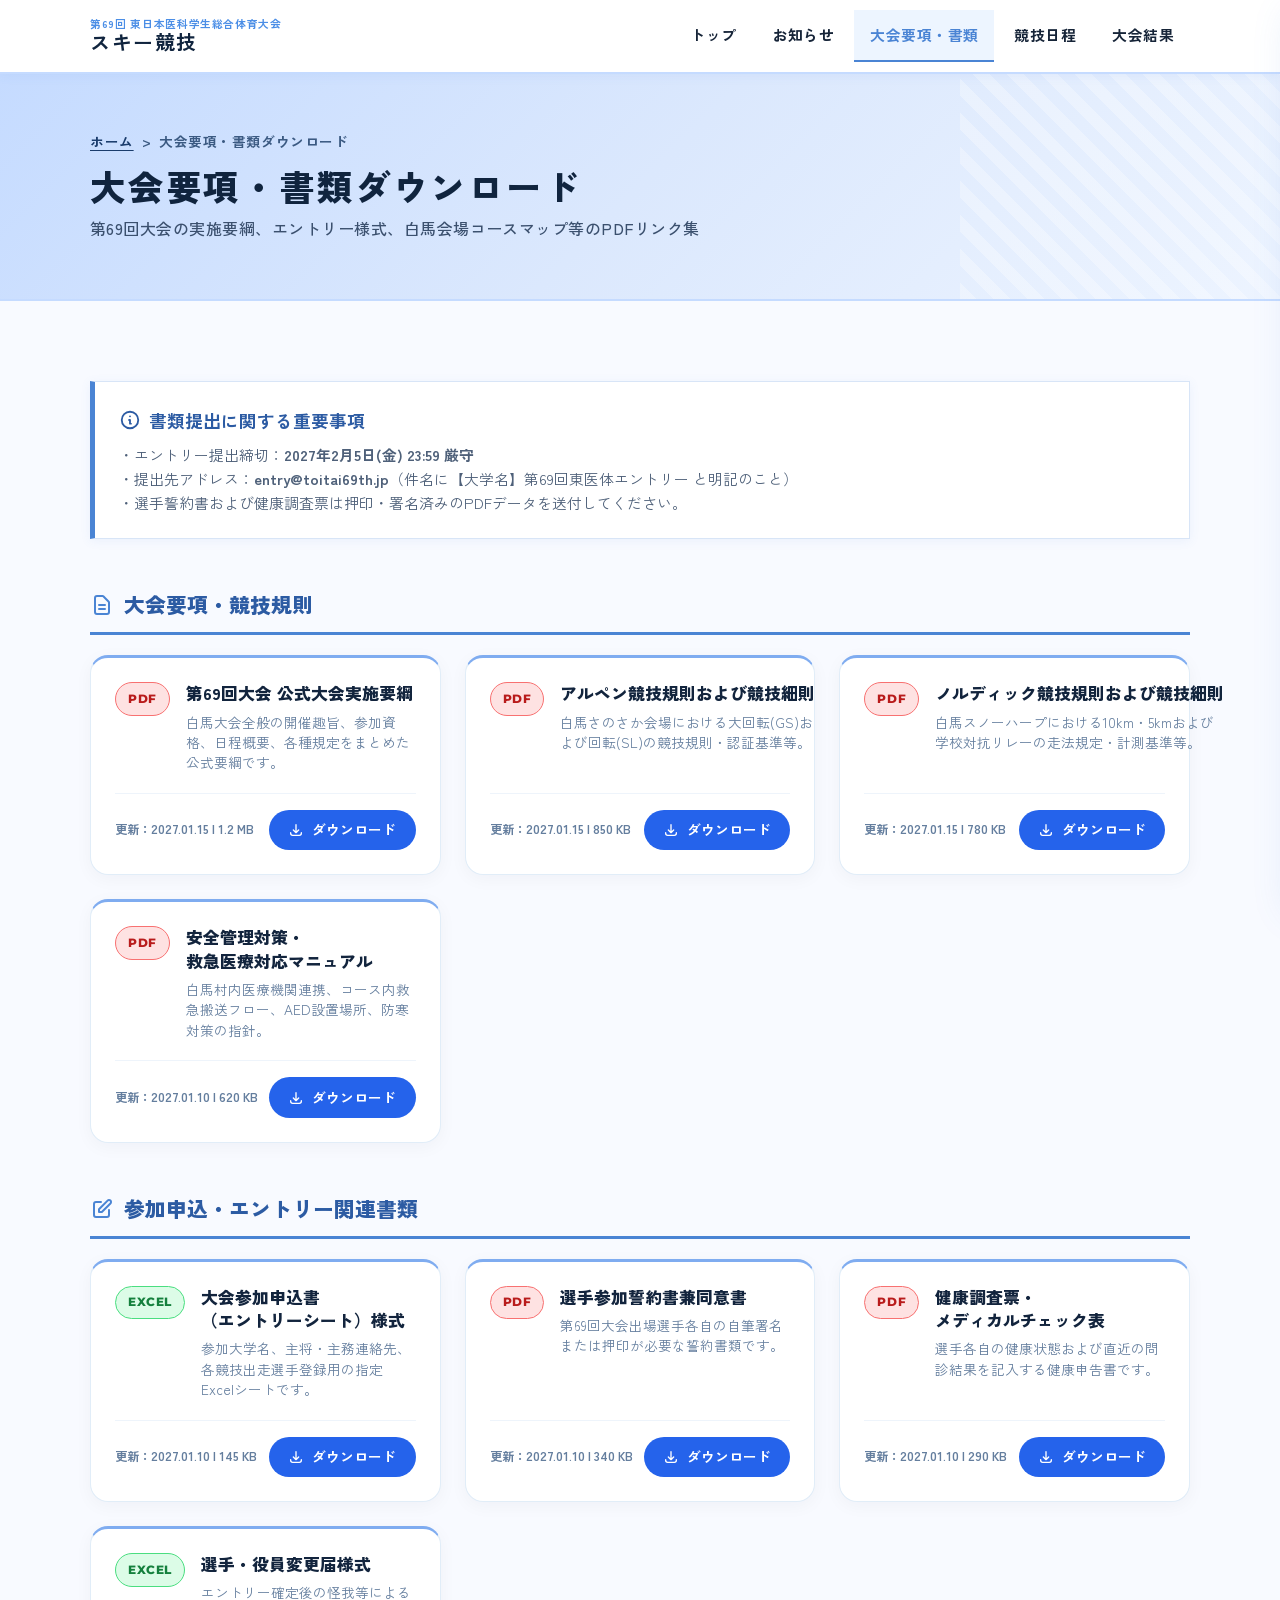
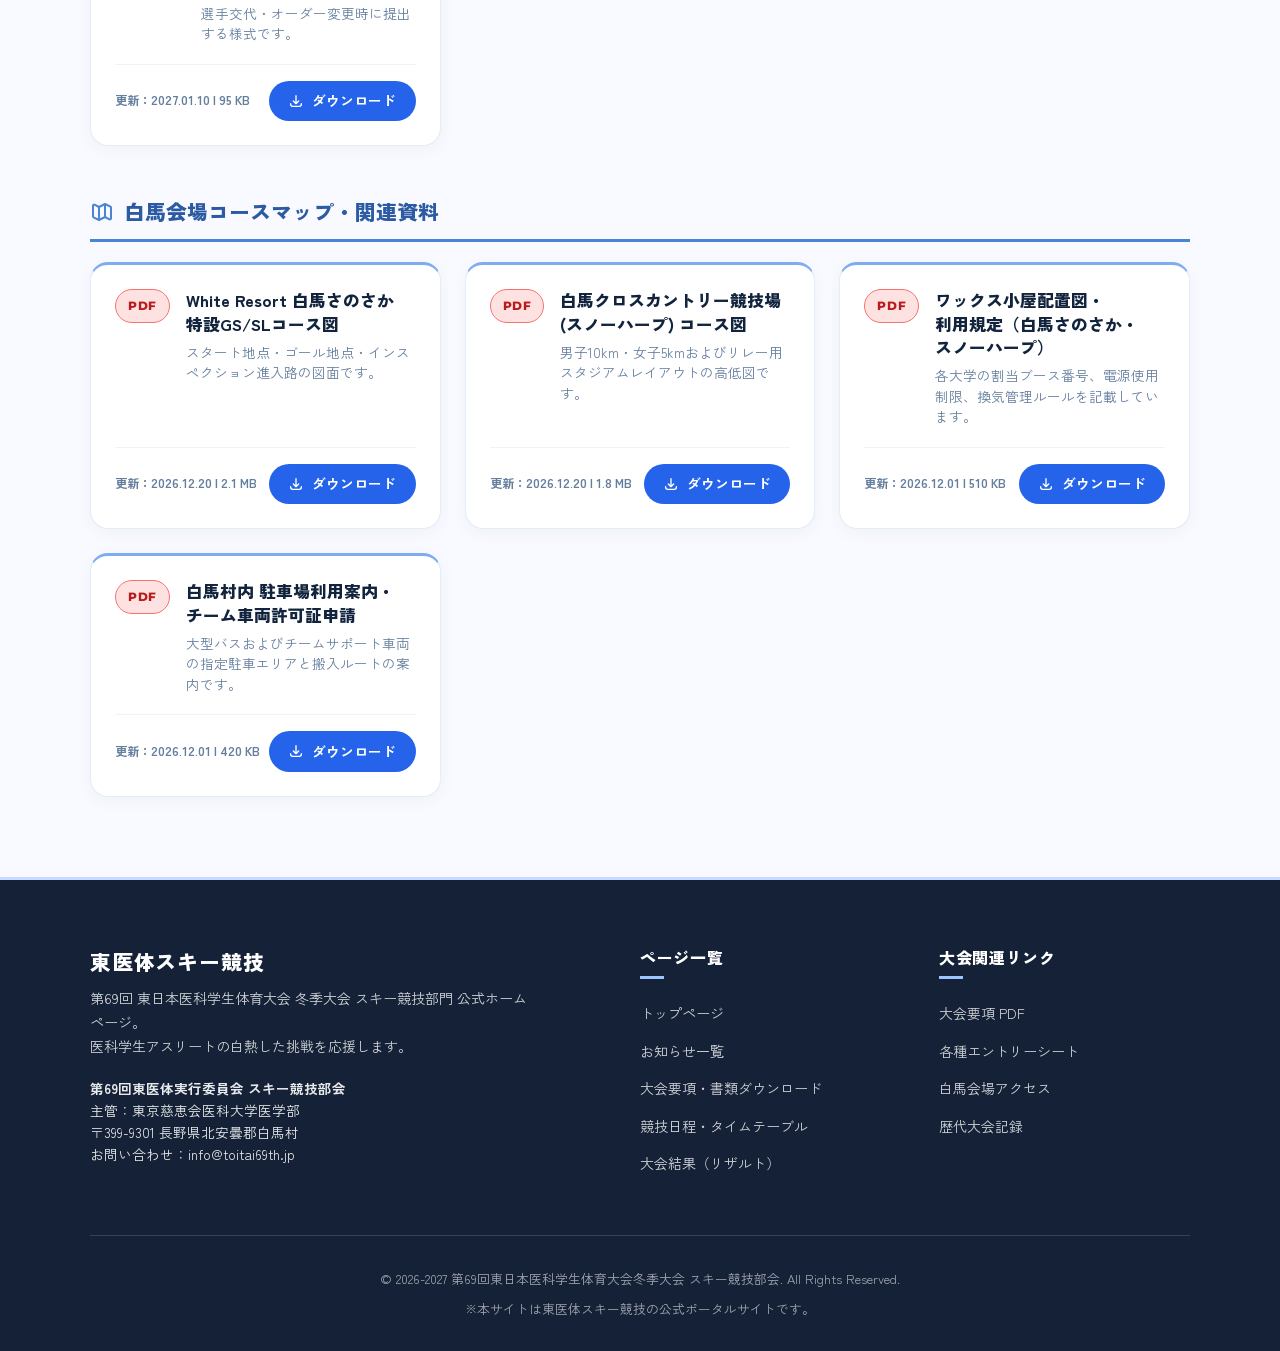
==== commit ab595456: "fix(hero,cards): 第69回へ統一、ヒーロータイトル文字サイズ同等化、英語表記削除、カード正方形化(1:1)、絵文字廃止と大人っぽい洗練アイコンへの刷新" ====
--- a/documents.html
+++ b/documents.html
@@ -3,9 +3,9 @@
 <head>
   <meta charset="UTF-8">
   <meta name="viewport" content="width=device-width, initial-scale=1.0">
-  <title>大会要項・書類ダウンロード | 第68回 東日本医科学生総合体育大会 スキー競技 公式サイト</title>
-  <meta name="description" content="第68回 東日本医科学生総合体育大会 冬季大会 スキー競技部門の公式実施要綱、エントリーシート、白馬さのさか・スノーハープ会場コース図等のPDF/Excelダウンロード一覧です。">
-  <link rel="stylesheet" href="assets/css/style.css?v=20270115_jiichiro_hero">
+  <title>大会要項・書類ダウンロード | 第69回 東日本医科学生総合体育大会 スキー競技 公式サイト</title>
+  <meta name="description" content="第69回 東日本医科学生総合体育大会 冬季大会 スキー競技部門の公式実施要綱、エントリーシート、白馬さのさか・スノーハープ会場コース図等のPDF/Excelダウンロード一覧です。">
+  <link rel="stylesheet" href="assets/css/style.css?v=20270115_v69_square">
   <link rel="preconnect" href="https://fonts.googleapis.com">
   <link rel="preconnect" href="https://fonts.gstatic.com" crossorigin>
   <link href="https://fonts.googleapis.com/css2?family=Montserrat:wght@600;700;800;900&family=Noto+Sans+JP:wght@400;500;700;800;900&family=Zen+Kaku+Gothic+New:wght@400;500;700;900&display=swap" rel="stylesheet">
@@ -30,7 +30,7 @@
     <div class="container header-inner">
       <a href="index.html" class="site-brand">
         <div class="brand-text">
-          <span class="brand-sub">第68回 東日本医科学生総合体育大会</span>
+          <span class="brand-sub">第69回 東日本医科学生総合体育大会</span>
           <span class="brand-main">スキー競技</span>
         </div>
       </a>
--- a/assets/css/style.css
+++ b/assets/css/style.css
@@ -464,43 +464,27 @@
   align-items: center;
 }
 
-/* 1. 治一郎スタイル：端正で品格あるエディション表記（広い文字間・中太字で洗練美） */
-.hero-edition {
-  display: inline-block;
+/* メインタイトル：第69回 東日本医科学生総合体育大会 と スキー競技 を同じ文字サイズで品格高く配置 */
+.hero-title {
+  display: flex;
+  flex-direction: column;
+  align-items: center;
+  justify-content: center;
+  gap: 0.75rem;
+  margin-bottom: 2.2rem;
+  text-align: center;
+}
+
+.hero-title-line {
+  display: block;
   font-family: var(--font-ja);
-  font-size: clamp(0.95rem, 2.2vw, 1.25rem);
-  font-weight: 500;
-  letter-spacing: 0.26em;
-  color: rgba(255, 255, 255, 0.95);
-  margin-bottom: 0.9rem;
-  text-shadow: 0 2px 14px rgba(6, 17, 32, 0.5);
-  padding-left: 0.26em; /* 広いトラッキングの視覚的センタリング補正 */
-}
-
-/* 2. メインタイトル：「スキー競技」（堂々とした余白と清麗な太さ） */
-.hero-title {
-  font-family: var(--font-ja);
-  font-size: clamp(2.8rem, 7.5vw, 4.8rem);
+  font-size: clamp(1.85rem, 4.3vw, 3.15rem);
   font-weight: 700;
-  letter-spacing: 0.2em;
+  letter-spacing: 0.16em;
   color: #ffffff;
-  line-height: 1.15;
-  margin-bottom: 0.75rem;
-  text-shadow: 0 3px 24px rgba(6, 17, 32, 0.5);
-  padding-left: 0.2em;
-}
-
-/* 3. 英語サブタイトル（Montserrat・ハイエンドトラッキング） */
-.hero-en {
-  font-family: var(--font-en);
-  font-size: clamp(0.72rem, 1.4vw, 0.86rem);
-  font-weight: 600;
-  letter-spacing: 0.28em;
-  color: #c4dcfe;
-  text-transform: uppercase;
-  margin-bottom: 2.4rem;
-  padding-left: 0.28em;
-  text-shadow: 0 2px 10px rgba(6, 17, 32, 0.4);
+  line-height: 1.25;
+  text-shadow: 0 3px 22px rgba(6, 17, 32, 0.55);
+  padding-left: 0.16em; /* 広いトラッキングの視覚的センタリング補正 */
 }
 
 /* 4. 会期・会場：洗練されたフロストガラスバー */
@@ -691,21 +675,15 @@
     padding: 5.5rem 0 5rem;
     background-position: center 32%;
   }
-  .hero-edition {
-    font-size: 0.88rem;
-    letter-spacing: 0.2em;
-    padding-left: 0.2em;
-    margin-bottom: 0.6rem;
-  }
   .hero-title {
-    font-size: 2.6rem;
-    letter-spacing: 0.16em;
-    padding-left: 0.16em;
-  }
-  .hero-en {
-    font-size: 0.68rem;
-    letter-spacing: 0.22em;
+    gap: 0.5rem;
     margin-bottom: 1.8rem;
+  }
+  .hero-title-line {
+    font-size: clamp(1.2rem, 4.4vw, 1.85rem);
+    letter-spacing: 0.1em;
+    padding-left: 0.1em;
+    line-height: 1.3;
   }
   .hero-meta-bar {
     flex-direction: column;
@@ -861,6 +839,36 @@
   border: 1px solid #e2e8f0;
 }
 
+/* Rank Chips (大人っぽい洗練された順位バッジ - 絵文字を完全排除) */
+.rank-chip {
+  display: inline-flex;
+  align-items: center;
+  justify-content: center;
+  padding: 0.2rem 0.65rem;
+  font-size: 0.76rem;
+  font-weight: 700;
+  border-radius: 4px;
+  letter-spacing: 0.04em;
+}
+
+.rank-chip.rank-1 {
+  background: #fefce8;
+  color: #a16207;
+  border: 1px solid #fde047;
+}
+
+.rank-chip.rank-2 {
+  background: #f8fafc;
+  color: #475569;
+  border: 1px solid #cbd5e1;
+}
+
+.rank-chip.rank-3 {
+  background: #fff7ed;
+  color: #c2410c;
+  border: 1px solid #fdba74;
+}
+
 /* ==========================================================================
    Section Common (BAKE Cheesetart Style - Clean Airy Spacing & Elegant Headers)
    ========================================================================== */
@@ -949,14 +957,15 @@
 }
 
 .quick-link-card {
+  aspect-ratio: 1 / 1;
   background-color: #ffffff;
   border: 1px solid #dcebfa;
-  border-radius: 20px !important;
-  padding: 2rem 1.6rem 1.8rem;
+  border-radius: 18px !important;
+  padding: 1.75rem 1.45rem;
   box-shadow: 0 4px 20px rgba(18, 48, 92, 0.04);
   display: flex;
   flex-direction: column;
-  justify-content: flex-start;
+  justify-content: space-between;
   text-decoration: none;
   transition: all 0.28s cubic-bezier(0.16, 1, 0.3, 1);
   position: relative;
@@ -977,8 +986,8 @@
 
 .quick-link-card:hover {
   transform: translateY(-5px);
-  box-shadow: 0 16px 36px rgba(74, 132, 212, 0.13);
-  border-color: #b3d4fc;
+  box-shadow: 0 16px 36px rgba(74, 132, 212, 0.14);
+  border-color: #9ac2f8;
 }
 
 .quick-link-card:hover::before {
@@ -989,60 +998,74 @@
   display: flex;
   align-items: center;
   justify-content: space-between;
-  margin-bottom: 1.25rem;
   width: 100%;
 }
 
-.card-number {
-  font-family: var(--font-en);
-  font-size: 1.55rem;
-  font-weight: 800;
-  color: #9ac2f8;
-  letter-spacing: 0.04em;
-  line-height: 1;
-  transition: color 0.25s ease;
-}
-
-.quick-link-card:hover .card-number {
+/* 大人っぽい洗練されたアイコンコンテナ（絵文字感を完全排除） */
+.card-icon-mature {
+  width: 44px;
+  height: 44px;
+  border-radius: 12px;
+  background: #f1f7fe;
+  border: 1px solid #d6e8fc;
+  color: #3b74c4;
+  display: flex;
+  align-items: center;
+  justify-content: center;
+  transition: all 0.25s cubic-bezier(0.16, 1, 0.3, 1);
+  flex-shrink: 0;
+}
+
+.card-icon-mature svg {
+  width: 21px;
+  height: 21px;
+  stroke: currentColor;
+  transition: transform 0.25s ease;
+}
+
+.quick-link-card:hover .card-icon-mature {
+  background: #2563eb;
+  border-color: #2563eb;
+  color: #ffffff;
+  transform: translateY(-2px);
+  box-shadow: 0 4px 12px rgba(37, 99, 235, 0.25);
+}
+
+.card-arrow-icon {
+  width: 30px;
+  height: 30px;
+  border-radius: 50%;
+  border: 1px solid #e1edfc;
+  display: flex;
+  align-items: center;
+  justify-content: center;
+  color: #8da4be;
+  transition: all 0.25s ease;
+  background: #ffffff;
+  flex-shrink: 0;
+}
+
+.quick-link-card:hover .card-arrow-icon {
+  border-color: #2563eb;
   color: #2563eb;
-}
-
-.card-arrow-icon {
-  width: 34px;
-  height: 34px;
-  border-radius: 10px;
-  background-color: #f4f8fe;
-  color: #5a92d6;
-  border: 1px solid #e1edf8;
-  display: flex;
-  align-items: center;
-  justify-content: center;
-  flex-shrink: 0;
-  transition: all 0.25s ease;
-}
-
-.quick-link-card:hover .card-arrow-icon {
-  background-color: #2563eb;
-  color: #ffffff;
-  border-color: #2563eb;
   transform: translate(2px, -2px);
 }
 
 .quick-link-text {
   display: flex;
   flex-direction: column;
-  justify-content: flex-start;
+  justify-content: flex-end;
   width: 100%;
 }
 
 .quick-link-en {
   font-family: var(--font-en);
-  font-size: 0.72rem;
-  font-weight: 800;
-  letter-spacing: 0.16em;
+  font-size: 0.68rem;
+  font-weight: 700;
+  letter-spacing: 0.14em;
   color: #4b8ee6;
   text-transform: uppercase;
-  margin-bottom: 0.45rem;
+  margin-bottom: 0.35rem;
   display: block;
   line-height: 1.35;
   white-space: nowrap;
@@ -1051,19 +1074,24 @@
 .quick-link-title,
 .quick-link-text h3 {
   font-size: clamp(1.05rem, 1.25vw, 1.18rem);
-  font-weight: 800;
+  font-weight: 700;
   color: #10243e;
-  margin-bottom: 0.55rem;
+  margin-bottom: 0.4rem;
   letter-spacing: 0.02em;
-  line-height: 1.4;
+  line-height: 1.35;
   white-space: nowrap;
+  transition: color 0.2s ease;
+}
+
+.quick-link-card:hover .quick-link-title {
+  color: #2563eb;
 }
 
 .quick-link-desc,
 .quick-link-text p {
-  font-size: 0.84rem;
+  font-size: 0.82rem;
   color: #587597;
-  line-height: 1.6;
+  line-height: 1.5;
   word-break: auto-phrase;
   margin: 0;
 }
@@ -1077,26 +1105,27 @@
   }
 
   .quick-link-card {
-    min-height: 175px;
-    padding: 1.25rem 0.95rem 1.15rem !important;
-    border-radius: 16px !important;
-    display: flex;
-    flex-direction: column;
-    justify-content: flex-start;
-  }
-
-  .quick-link-header {
-    margin-bottom: 0.75rem;
-  }
-
-  .card-number {
-    font-size: 1.25rem;
+    aspect-ratio: 1 / 1;
+    min-height: 165px;
+    padding: 1.15rem 0.95rem !important;
+    border-radius: 14px !important;
+    justify-content: space-between;
+  }
+
+  .card-icon-mature {
+    width: 34px;
+    height: 34px;
+    border-radius: 9px;
+  }
+
+  .card-icon-mature svg {
+    width: 17px;
+    height: 17px;
   }
 
   .card-arrow-icon {
-    width: 28px;
-    height: 28px;
-    border-radius: 8px;
+    width: 24px;
+    height: 24px;
   }
 
   .card-arrow-icon svg {
@@ -1107,23 +1136,23 @@
   .quick-link-en {
     font-size: 0.58rem;
     letter-spacing: 0.08em;
-    margin-bottom: 0.25rem;
+    margin-bottom: 0.2rem;
     line-height: 1.2;
     white-space: normal;
   }
 
   .quick-link-title,
   .quick-link-text h3 {
-    font-size: 0.95rem;
-    margin-bottom: 0.35rem;
-    line-height: 1.35;
+    font-size: 0.88rem;
+    margin-bottom: 0.25rem;
+    line-height: 1.3;
     white-space: normal;
   }
 
   .quick-link-desc,
   .quick-link-text p {
     font-size: 0.72rem;
-    line-height: 1.45;
+    line-height: 1.35;
     color: #587394;
     display: block !important;
     word-break: auto-phrase;
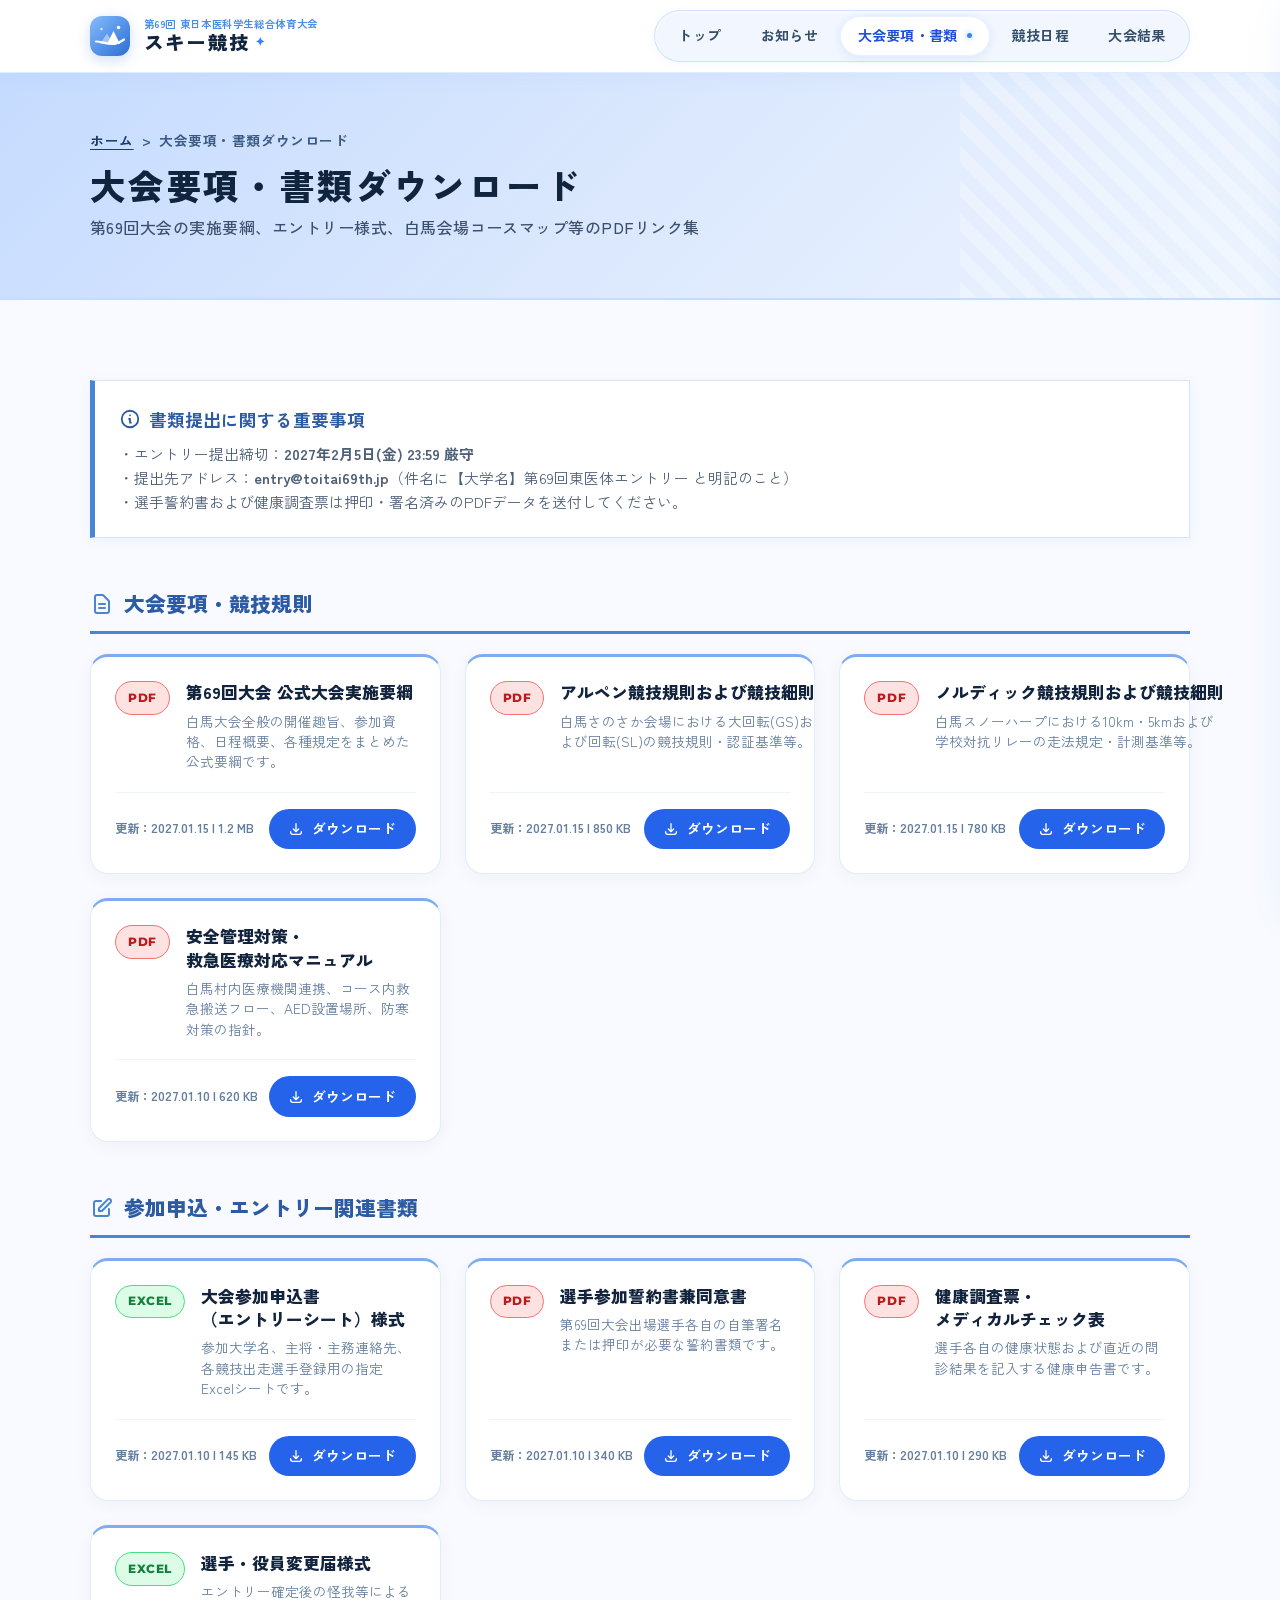
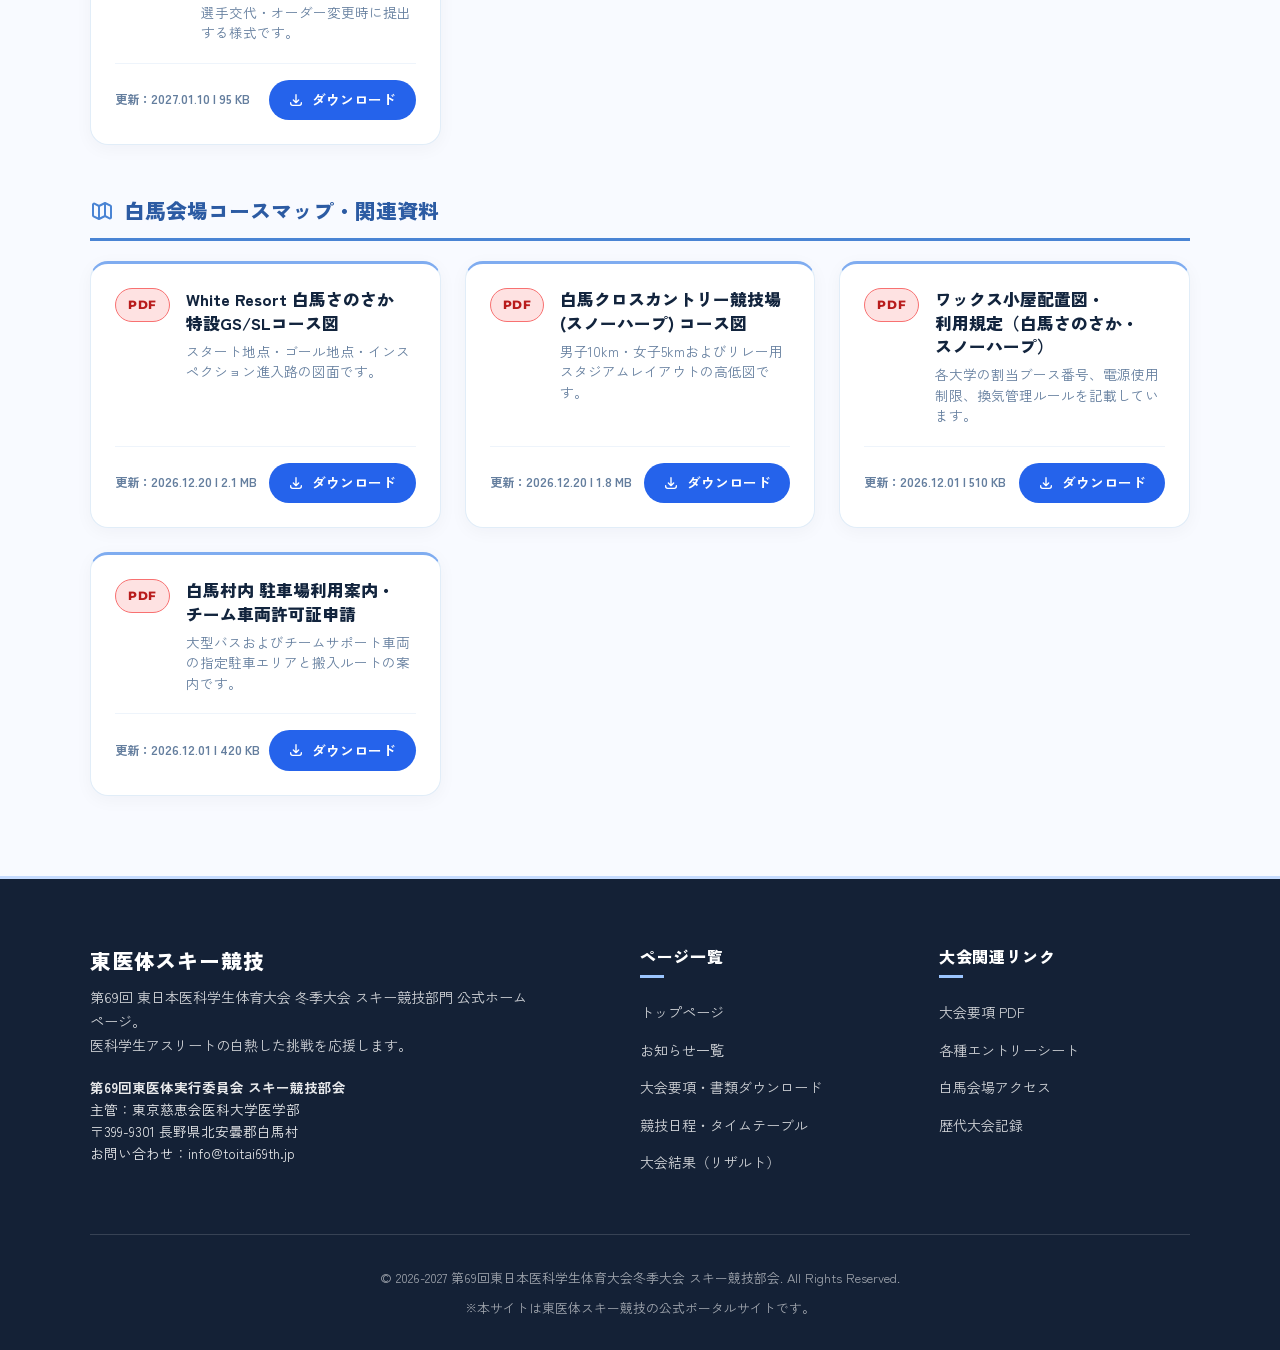
==== commit 6ddc0eb2: "feat(header,cards): ヘッダーのキュート＆スタイリッシュ化（エンブレム＆カプセルナビ）およびカードアイコンの完全中央揃え対応" ====
--- a/documents.html
+++ b/documents.html
@@ -5,7 +5,7 @@
   <meta name="viewport" content="width=device-width, initial-scale=1.0">
   <title>大会要項・書類ダウンロード | 第69回 東日本医科学生総合体育大会 スキー競技 公式サイト</title>
   <meta name="description" content="第69回 東日本医科学生総合体育大会 冬季大会 スキー競技部門の公式実施要綱、エントリーシート、白馬さのさか・スノーハープ会場コース図等のPDF/Excelダウンロード一覧です。">
-  <link rel="stylesheet" href="assets/css/style.css?v=20270115_v69_square">
+  <link rel="stylesheet" href="assets/css/style.css?v=20270115_cute_centered">
   <link rel="preconnect" href="https://fonts.googleapis.com">
   <link rel="preconnect" href="https://fonts.gstatic.com" crossorigin>
   <link href="https://fonts.googleapis.com/css2?family=Montserrat:wght@600;700;800;900&family=Noto+Sans+JP:wght@400;500;700;800;900&family=Zen+Kaku+Gothic+New:wght@400;500;700;900&display=swap" rel="stylesheet">
@@ -29,9 +29,27 @@
   <header class="site-header">
     <div class="container header-inner">
       <a href="index.html" class="site-brand">
+        <div class="brand-emblem" aria-hidden="true">
+          <svg viewBox="0 0 40 40" fill="none" xmlns="http://www.w3.org/2000/svg">
+            <defs>
+              <linearGradient id="brandEmblemGrad" x1="0%" y1="0%" x2="100%" y2="100%">
+                <stop offset="0%" stop-color="#84bcfc"/>
+                <stop offset="100%" stop-color="#2c6ed5"/>
+              </linearGradient>
+            </defs>
+            <rect width="40" height="40" rx="12" fill="url(#brandEmblemGrad)"/>
+            <!-- Cute soft mountain peaks & ski slope -->
+            <path d="M10 28L17 17.5L23.5 28H10Z" fill="rgba(255, 255, 255, 0.45)"/>
+            <path d="M17 28L23.5 15L30 28H17Z" fill="#ffffff"/>
+            <!-- Cute snow cap & star dots -->
+            <circle cx="28.5" cy="11.5" r="1.8" fill="#ffffff"/>
+            <circle cx="11.5" cy="13" r="1.2" fill="rgba(255, 255, 255, 0.8)"/>
+            <path d="M6 25.5C11.5 25.5 15.5 28 22 28C27 28 29.5 26.5 34 23.5" stroke="#ffffff" stroke-width="2.2" stroke-linecap="round"/>
+          </svg>
+        </div>
         <div class="brand-text">
           <span class="brand-sub">第69回 東日本医科学生総合体育大会</span>
-          <span class="brand-main">スキー競技</span>
+          <span class="brand-main">スキー競技<span class="brand-sparkle">✦</span></span>
         </div>
       </a>
 
--- a/assets/css/style.css
+++ b/assets/css/style.css
@@ -122,18 +122,18 @@
 }
 
 /* ==========================================================================
-   Header & Navigation (Sharp, Crisp, Modern)
+   Header & Navigation (Cute, Stylish & Modern)
    ========================================================================== */
 .site-header {
   position: sticky;
   top: 0;
   z-index: 1000;
-  background-color: rgba(255, 255, 255, 0.96);
-  backdrop-filter: blur(12px);
-  -webkit-backdrop-filter: blur(12px);
-  border-bottom: 2px solid var(--color-border-sharp);
-  box-shadow: var(--shadow-sm);
-  transition: all 0.3s ease;
+  background-color: rgba(255, 255, 255, 0.94);
+  backdrop-filter: blur(16px);
+  -webkit-backdrop-filter: blur(16px);
+  border-bottom: 1px solid rgba(219, 234, 254, 0.85);
+  box-shadow: 0 4px 20px rgba(59, 130, 246, 0.05);
+  transition: all 0.3s cubic-bezier(0.16, 1, 0.3, 1);
 }
 
 .header-inner {
@@ -149,7 +149,31 @@
   text-decoration: none;
   color: var(--color-primary);
   min-width: 0;
-  gap: 0.75rem;
+  gap: 0.85rem;
+}
+
+/* キュート＆スタイリッシュなブランドエンブレム */
+.brand-emblem {
+  width: 40px;
+  height: 40px;
+  border-radius: 12px;
+  flex-shrink: 0;
+  display: flex;
+  align-items: center;
+  justify-content: center;
+  box-shadow: 0 4px 14px rgba(45, 111, 214, 0.22);
+  transition: transform 0.28s cubic-bezier(0.16, 1, 0.3, 1), box-shadow 0.28s ease;
+}
+
+.brand-emblem svg {
+  width: 100%;
+  height: 100%;
+  display: block;
+}
+
+.site-brand:hover .brand-emblem {
+  transform: translateY(-2px) scale(1.04);
+  box-shadow: 0 8px 20px rgba(45, 111, 214, 0.32);
 }
 
 .brand-text {
@@ -159,7 +183,7 @@
 }
 
 .brand-sub {
-  font-size: 0.68rem;
+  font-size: 0.65rem;
   font-weight: 700;
   letter-spacing: 0.06em;
   color: #4b8ee6;
@@ -167,12 +191,27 @@
 }
 
 .brand-main {
-  font-size: 1.24rem;
-  font-weight: 700;
-  letter-spacing: 0.08em;
+  font-size: 1.22rem;
+  font-weight: 800;
+  letter-spacing: 0.07em;
   color: #10243e;
   line-height: 1.25;
   transition: color 0.2s ease;
+  display: inline-flex;
+  align-items: center;
+  gap: 0.3rem;
+}
+
+.brand-sparkle {
+  color: #3b82f6;
+  font-size: 0.78rem;
+  display: inline-block;
+  transition: transform 0.35s cubic-bezier(0.34, 1.56, 0.64, 1);
+}
+
+.site-brand:hover .brand-sparkle {
+  transform: rotate(45deg) scale(1.25);
+  color: #2563eb;
 }
 
 .site-brand:hover .brand-main {
@@ -181,78 +220,123 @@
 
 @media (max-width: 1024px) {
   .brand-sub {
-    font-size: 0.64rem;
+    font-size: 0.62rem;
   }
   .brand-main {
-    font-size: 1.1rem;
+    font-size: 1.08rem;
   }
 }
 
 @media (max-width: 768px) {
+  .site-brand {
+    gap: 0.65rem;
+  }
+  .brand-emblem {
+    width: 35px;
+    height: 35px;
+    border-radius: 10px;
+  }
   .brand-sub {
-    font-size: 0.58rem;
+    font-size: 0.56rem;
     letter-spacing: 0.03em;
   }
   .brand-main {
-    font-size: 0.96rem;
+    font-size: 0.95rem;
   }
 }
 
 @media (max-width: 380px) {
   .brand-sub {
-    font-size: 0.52rem;
+    font-size: 0.5rem;
   }
   .brand-main {
-    font-size: 0.86rem;
-  }
-}
-
-/* Desktop Nav */
+    font-size: 0.85rem;
+  }
+}
+
+/* Desktop Nav (Stylish Floating Capsule) */
 .nav-menu {
   display: flex;
   align-items: center;
   gap: 0.25rem;
+  background: rgba(240, 246, 255, 0.85);
+  border: 1px solid rgba(197, 219, 255, 0.75);
+  padding: 0.28rem 0.35rem;
+  border-radius: 9999px;
+  box-shadow: inset 0 1px 2px rgba(255, 255, 255, 0.95), 0 2px 10px rgba(37, 99, 235, 0.04);
+  backdrop-filter: blur(10px);
+  -webkit-backdrop-filter: blur(10px);
 }
 
 .nav-link {
   display: flex;
   align-items: center;
   gap: 0.35rem;
-  padding: 0.75rem 1rem;
-  font-size: 0.925rem;
+  padding: 0.45rem 1.05rem;
+  font-size: 0.88rem;
+  font-weight: 600;
+  color: #334e68;
+  border-radius: 9999px;
+  text-decoration: none;
+  transition: all 0.22s cubic-bezier(0.16, 1, 0.3, 1);
+  letter-spacing: 0.02em;
+  position: relative;
+  border: 1px solid transparent;
+}
+
+.nav-link:hover {
+  color: #1d4ed8;
+  background-color: rgba(255, 255, 255, 0.95);
+  transform: translateY(-1px);
+  box-shadow: 0 2px 8px rgba(37, 99, 235, 0.08);
+}
+
+.nav-link.active {
+  color: #1d4ed8;
+  background-color: #ffffff;
   font-weight: 700;
-  color: var(--color-text);
-  transition: all 0.2s ease;
-  position: relative;
-  letter-spacing: 0.03em;
-  border-bottom: 2px solid transparent;
-}
-
-.nav-link:hover {
-  color: var(--color-primary);
-  background-color: var(--color-surface-alt);
-  border-bottom-color: var(--color-accent);
-}
-
-.nav-link.active {
-  color: var(--color-primary);
-  background-color: var(--color-accent-pale);
-  border-bottom: 2px solid var(--color-primary);
-}
-
-/* Mobile Hamburger (Sharp Square) */
+  box-shadow: 0 2px 10px rgba(37, 99, 235, 0.12);
+  border-color: rgba(219, 234, 254, 0.6);
+}
+
+.nav-link.active::after {
+  content: "";
+  display: inline-block;
+  width: 5px;
+  height: 5px;
+  border-radius: 50%;
+  background-color: #3b82f6;
+  margin-left: 0.25rem;
+  box-shadow: 0 0 6px rgba(59, 130, 246, 0.6);
+}
+
+/* Mobile Hamburger (Cute Rounded Squircle) */
 .mobile-toggle {
   display: none;
-  background: var(--color-surface-alt);
-  border: 1px solid var(--color-border-sharp);
+  background: #f1f7fe;
+  border: 1px solid #d4e5f9;
+  border-radius: 12px;
   cursor: pointer;
-  padding: 0.4rem;
-  color: var(--color-primary);
+  width: 42px;
+  height: 42px;
+  padding: 0;
+  color: #2563eb;
+  transition: all 0.22s cubic-bezier(0.16, 1, 0.3, 1);
+  box-shadow: 0 2px 6px rgba(59, 130, 246, 0.08);
+  align-items: center;
+  justify-content: center;
+}
+
+.mobile-toggle:hover {
+  background: #e1effe;
+  border-color: #93c5fd;
+  color: #1d4ed8;
+  transform: scale(1.04);
 }
 
 .mobile-toggle svg {
-  width: 28px;
-  height: 28px;
+  width: 22px;
+  height: 22px;
 }
 
 /* Mobile Drawer Overlay */
@@ -960,12 +1044,14 @@
   aspect-ratio: 1 / 1;
   background-color: #ffffff;
   border: 1px solid #dcebfa;
-  border-radius: 18px !important;
-  padding: 1.75rem 1.45rem;
+  border-radius: 20px !important;
+  padding: 1.6rem 1.25rem;
   box-shadow: 0 4px 20px rgba(18, 48, 92, 0.04);
   display: flex;
   flex-direction: column;
-  justify-content: space-between;
+  align-items: center;
+  justify-content: center;
+  text-align: center;
   text-decoration: none;
   transition: all 0.28s cubic-bezier(0.16, 1, 0.3, 1);
   position: relative;
@@ -997,15 +1083,16 @@
 .quick-link-header {
   display: flex;
   align-items: center;
-  justify-content: space-between;
+  justify-content: center;
   width: 100%;
-}
-
-/* 大人っぽい洗練されたアイコンコンテナ（絵文字感を完全排除） */
+  margin-bottom: 0.85rem;
+}
+
+/* 洗練された大人っぽいアイコンコンテナ（完全中央配置） */
 .card-icon-mature {
-  width: 44px;
-  height: 44px;
-  border-radius: 12px;
+  width: 48px;
+  height: 48px;
+  border-radius: 14px;
   background: #f1f7fe;
   border: 1px solid #d6e8fc;
   color: #3b74c4;
@@ -1017,8 +1104,8 @@
 }
 
 .card-icon-mature svg {
-  width: 21px;
-  height: 21px;
+  width: 22px;
+  height: 22px;
   stroke: currentColor;
   transition: transform 0.25s ease;
 }
@@ -1027,13 +1114,16 @@
   background: #2563eb;
   border-color: #2563eb;
   color: #ffffff;
-  transform: translateY(-2px);
-  box-shadow: 0 4px 12px rgba(37, 99, 235, 0.25);
+  transform: translateY(-2px) scale(1.05);
+  box-shadow: 0 6px 16px rgba(37, 99, 235, 0.25);
 }
 
 .card-arrow-icon {
-  width: 30px;
-  height: 30px;
+  position: absolute;
+  top: 0.85rem;
+  right: 0.85rem;
+  width: 28px;
+  height: 28px;
   border-radius: 50%;
   border: 1px solid #e1edfc;
   display: flex;
@@ -1054,31 +1144,35 @@
 .quick-link-text {
   display: flex;
   flex-direction: column;
-  justify-content: flex-end;
+  align-items: center;
+  justify-content: center;
+  text-align: center;
   width: 100%;
 }
 
 .quick-link-en {
   font-family: var(--font-en);
-  font-size: 0.68rem;
+  font-size: 0.65rem;
   font-weight: 700;
-  letter-spacing: 0.14em;
+  letter-spacing: 0.12em;
   color: #4b8ee6;
   text-transform: uppercase;
   margin-bottom: 0.35rem;
   display: block;
   line-height: 1.35;
+  text-align: center;
   white-space: nowrap;
 }
 
 .quick-link-title,
 .quick-link-text h3 {
-  font-size: clamp(1.05rem, 1.25vw, 1.18rem);
+  font-size: clamp(0.98rem, 1.2vw, 1.15rem);
   font-weight: 700;
   color: #10243e;
-  margin-bottom: 0.4rem;
+  margin-bottom: 0.35rem;
   letter-spacing: 0.02em;
   line-height: 1.35;
+  text-align: center;
   white-space: nowrap;
   transition: color 0.2s ease;
 }
@@ -1089,73 +1183,79 @@
 
 .quick-link-desc,
 .quick-link-text p {
-  font-size: 0.82rem;
+  font-size: 0.78rem;
   color: #587597;
-  line-height: 1.5;
+  line-height: 1.45;
   word-break: auto-phrase;
   margin: 0;
+  text-align: center;
 }
 
 @media (max-width: 640px) {
   .quick-links-grid {
     grid-template-columns: repeat(2, 1fr);
     gap: 0.85rem;
-    margin-top: 1.8rem;
-    margin-bottom: 2.2rem;
+    margin-top: 1.5rem;
+    margin-bottom: 2rem;
   }
 
   .quick-link-card {
     aspect-ratio: 1 / 1;
-    min-height: 165px;
-    padding: 1.15rem 0.95rem !important;
-    border-radius: 14px !important;
-    justify-content: space-between;
+    min-height: 155px;
+    padding: 0.85rem 0.6rem !important;
+    border-radius: 16px !important;
+    display: flex;
+    flex-direction: column;
+    align-items: center;
+    justify-content: center;
+    text-align: center;
+  }
+
+  .quick-link-header {
+    margin-bottom: 0.45rem;
   }
 
   .card-icon-mature {
-    width: 34px;
-    height: 34px;
-    border-radius: 9px;
+    width: 36px;
+    height: 36px;
+    border-radius: 10px;
   }
 
   .card-icon-mature svg {
-    width: 17px;
-    height: 17px;
+    width: 18px;
+    height: 18px;
   }
 
   .card-arrow-icon {
-    width: 24px;
-    height: 24px;
-  }
-
-  .card-arrow-icon svg {
-    width: 12px;
-    height: 12px;
+    display: none;
   }
 
   .quick-link-en {
-    font-size: 0.58rem;
-    letter-spacing: 0.08em;
-    margin-bottom: 0.2rem;
+    font-size: 0.54rem;
+    letter-spacing: 0.06em;
+    margin-bottom: 0.15rem;
     line-height: 1.2;
     white-space: normal;
+    text-align: center;
   }
 
   .quick-link-title,
   .quick-link-text h3 {
-    font-size: 0.88rem;
-    margin-bottom: 0.25rem;
+    font-size: 0.82rem;
+    margin-bottom: 0.2rem;
     line-height: 1.3;
     white-space: normal;
+    text-align: center;
   }
 
   .quick-link-desc,
   .quick-link-text p {
-    font-size: 0.72rem;
-    line-height: 1.35;
+    font-size: 0.66rem;
+    line-height: 1.3;
     color: #587394;
     display: block !important;
     word-break: auto-phrase;
+    text-align: center;
   }
 }
 
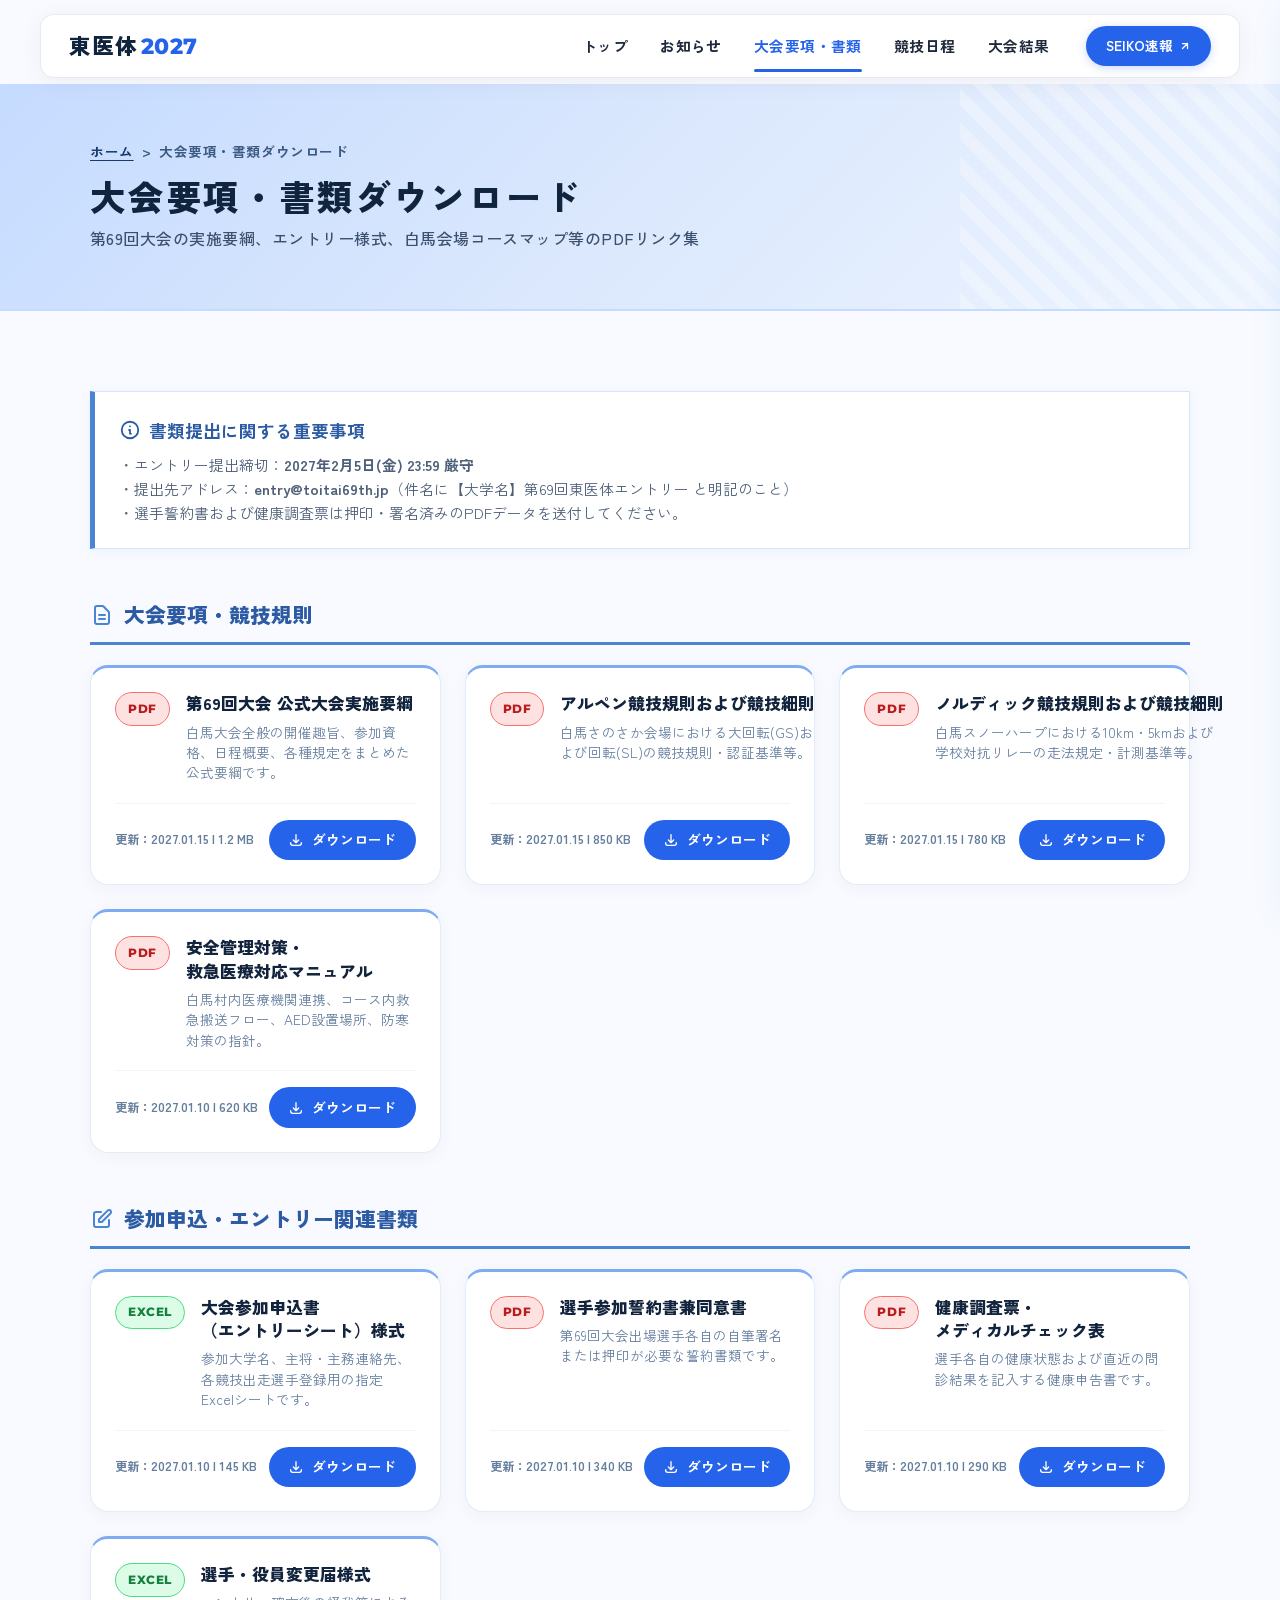
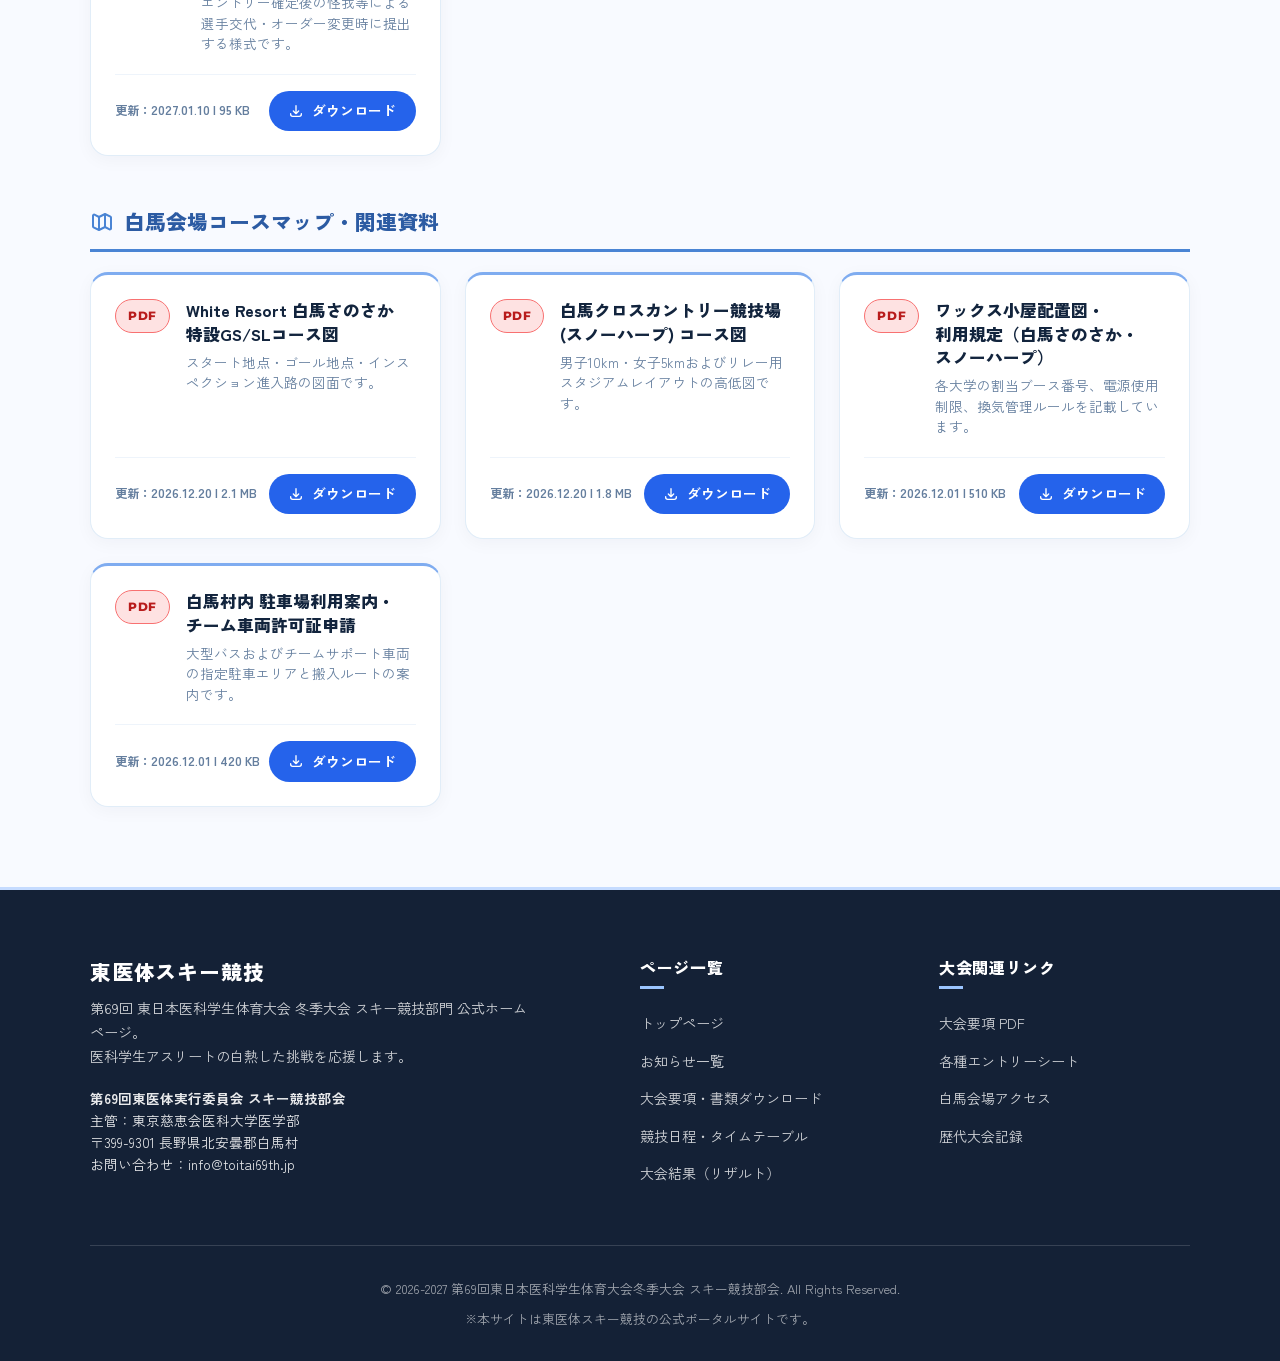
==== commit 1a9c67ff: "feat(header): タイトルを「東医体2027」に変更、アイコン画像を全削除し、qast.jpスタイルのフローティングヘッダーに刷新" ====
--- a/documents.html
+++ b/documents.html
@@ -5,7 +5,7 @@
   <meta name="viewport" content="width=device-width, initial-scale=1.0">
   <title>大会要項・書類ダウンロード | 第69回 東日本医科学生総合体育大会 スキー競技 公式サイト</title>
   <meta name="description" content="第69回 東日本医科学生総合体育大会 冬季大会 スキー競技部門の公式実施要綱、エントリーシート、白馬さのさか・スノーハープ会場コース図等のPDF/Excelダウンロード一覧です。">
-  <link rel="stylesheet" href="assets/css/style.css?v=20270115_cute_centered">
+  <link rel="stylesheet" href="assets/css/style.css?v=20270115_qast_header">
   <link rel="preconnect" href="https://fonts.googleapis.com">
   <link rel="preconnect" href="https://fonts.gstatic.com" crossorigin>
   <link href="https://fonts.googleapis.com/css2?family=Montserrat:wght@600;700;800;900&family=Noto+Sans+JP:wght@400;500;700;800;900&family=Zen+Kaku+Gothic+New:wght@400;500;700;900&display=swap" rel="stylesheet">
@@ -25,48 +25,35 @@
 </head>
 <body>
 
-  <!-- ヘッダー -->
+  <!-- ヘッダー (qast.jp Modern Floating Card Style) -->
   <header class="site-header">
-    <div class="container header-inner">
+    <div class="header-inner">
       <a href="index.html" class="site-brand">
-        <div class="brand-emblem" aria-hidden="true">
-          <svg viewBox="0 0 40 40" fill="none" xmlns="http://www.w3.org/2000/svg">
-            <defs>
-              <linearGradient id="brandEmblemGrad" x1="0%" y1="0%" x2="100%" y2="100%">
-                <stop offset="0%" stop-color="#84bcfc"/>
-                <stop offset="100%" stop-color="#2c6ed5"/>
-              </linearGradient>
-            </defs>
-            <rect width="40" height="40" rx="12" fill="url(#brandEmblemGrad)"/>
-            <!-- Cute soft mountain peaks & ski slope -->
-            <path d="M10 28L17 17.5L23.5 28H10Z" fill="rgba(255, 255, 255, 0.45)"/>
-            <path d="M17 28L23.5 15L30 28H17Z" fill="#ffffff"/>
-            <!-- Cute snow cap & star dots -->
-            <circle cx="28.5" cy="11.5" r="1.8" fill="#ffffff"/>
-            <circle cx="11.5" cy="13" r="1.2" fill="rgba(255, 255, 255, 0.8)"/>
-            <path d="M6 25.5C11.5 25.5 15.5 28 22 28C27 28 29.5 26.5 34 23.5" stroke="#ffffff" stroke-width="2.2" stroke-linecap="round"/>
-          </svg>
+        <span class="brand-title">東医体<span class="brand-year">2027</span></span>
+      </a>
+
+      <!-- デスクトップ ナビゲーション -->
+      <div class="header-nav-wrap">
+        <nav class="nav-menu">
+          <a href="index.html" class="nav-link">トップ</a>
+          <a href="news.html" class="nav-link">お知らせ</a>
+          <a href="documents.html" class="nav-link active">大会要項・書類</a>
+          <a href="schedule.html" class="nav-link">競技日程</a>
+          <a href="results.html" class="nav-link">大会結果</a>
+        </nav>
+        <div class="header-cta-wrap">
+          <a href="https://seikosportslink.com/" target="_blank" rel="noopener noreferrer" class="header-cta-btn">
+            <span>SEIKO速報</span>
+            <svg width="12" height="12" fill="none" stroke="currentColor" stroke-width="2.5" viewBox="0 0 24 24"><path stroke-linecap="round" stroke-linejoin="round" d="M7 17L17 7M17 7H7M17 7V17"/></svg>
+          </a>
         </div>
-        <div class="brand-text">
-          <span class="brand-sub">第69回 東日本医科学生総合体育大会</span>
-          <span class="brand-main">スキー競技<span class="brand-sparkle">✦</span></span>
-        </div>
-      </a>
-
-      <!-- デスクトップ ナビゲーション -->
-      <nav class="nav-menu">
-        <a href="index.html" class="nav-link">トップ</a>
-        <a href="news.html" class="nav-link">お知らせ</a>
-        <a href="documents.html" class="nav-link active">大会要項・書類</a>
-        <a href="schedule.html" class="nav-link">競技日程</a>
-        <a href="results.html" class="nav-link">大会結果</a>
-      </nav>
-
-      <!-- モバイルメニュー開閉ボタン -->
+      </div>
+
+      <!-- モバイルメニュー開閉ボタン（qast.jp スタイル 3本バー） -->
       <button type="button" class="mobile-toggle" id="mobileToggle" aria-label="メニューを開く">
-        <svg fill="none" stroke="currentColor" stroke-width="2" viewBox="0 0 24 24">
-          <path stroke-linecap="round" stroke-linejoin="round" d="M4 6h16M4 12h16M4 18h16"></path>
-        </svg>
+        <span class="sp-bar"></span>
+        <span class="sp-bar"></span>
+        <span class="sp-bar"></span>
       </button>
     </div>
   </header>
@@ -75,7 +62,7 @@
   <div class="drawer-overlay" id="drawerOverlay"></div>
   <aside class="mobile-drawer" id="mobileDrawer">
     <div class="drawer-header">
-      <span class="brand-title" style="font-size: 1rem;">MENU</span>
+      <span class="brand-title" style="font-size: 1.15rem; font-weight: 800; color: #10243e;">東医体<span class="brand-year" style="color: #2563eb; margin-left: 0.18rem;">2027</span></span>
       <button type="button" class="drawer-close" id="drawerClose" aria-label="閉じる">
         <svg width="24" height="24" fill="none" stroke="currentColor" stroke-width="2" viewBox="0 0 24 24">
           <path stroke-linecap="round" stroke-linejoin="round" d="M6 18L18 6M6 6l12 12"></path>
--- a/assets/css/style.css
+++ b/assets/css/style.css
@@ -122,221 +122,242 @@
 }
 
 /* ==========================================================================
-   Header & Navigation (Cute, Stylish & Modern)
+   Header & Navigation (qast.jp Modern Floating Card Style)
    ========================================================================== */
 .site-header {
   position: sticky;
   top: 0;
   z-index: 1000;
-  background-color: rgba(255, 255, 255, 0.94);
+  width: 100%;
+  padding: 14px 2rem 6px;
+  background: transparent;
+  pointer-events: none;
+  transition: all 0.3s cubic-bezier(0.16, 1, 0.3, 1);
+}
+
+.header-inner {
+  max-width: 1200px;
+  margin: 0 auto;
+  background-color: rgba(255, 255, 255, 0.96);
   backdrop-filter: blur(16px);
   -webkit-backdrop-filter: blur(16px);
-  border-bottom: 1px solid rgba(219, 234, 254, 0.85);
-  box-shadow: 0 4px 20px rgba(59, 130, 246, 0.05);
-  transition: all 0.3s cubic-bezier(0.16, 1, 0.3, 1);
-}
-
-.header-inner {
+  border: 1px solid rgba(226, 232, 240, 0.85);
+  border-radius: 14px;
+  box-shadow: 0 4px 25px rgba(0, 0, 0, 0.05);
   display: flex;
   align-items: center;
   justify-content: space-between;
-  height: var(--header-height);
-}
-
+  height: 64px;
+  padding: 0 1.75rem;
+  pointer-events: auto;
+  transition: all 0.3s ease;
+}
+
+/* ロゴ：東医体2027（アイコン完全削除・qast.jpスタイルのクリーンタイポグラフィ） */
 .site-brand {
-  display: flex;
+  display: inline-flex;
   align-items: center;
   text-decoration: none;
-  color: var(--color-primary);
-  min-width: 0;
-  gap: 0.85rem;
-}
-
-/* キュート＆スタイリッシュなブランドエンブレム */
-.brand-emblem {
-  width: 40px;
-  height: 40px;
-  border-radius: 12px;
-  flex-shrink: 0;
-  display: flex;
-  align-items: center;
-  justify-content: center;
-  box-shadow: 0 4px 14px rgba(45, 111, 214, 0.22);
-  transition: transform 0.28s cubic-bezier(0.16, 1, 0.3, 1), box-shadow 0.28s ease;
-}
-
-.brand-emblem svg {
-  width: 100%;
-  height: 100%;
-  display: block;
-}
-
-.site-brand:hover .brand-emblem {
-  transform: translateY(-2px) scale(1.04);
-  box-shadow: 0 8px 20px rgba(45, 111, 214, 0.32);
-}
-
-.brand-text {
-  display: flex;
-  flex-direction: column;
-  justify-content: center;
-}
-
-.brand-sub {
-  font-size: 0.65rem;
-  font-weight: 700;
-  letter-spacing: 0.06em;
-  color: #4b8ee6;
-  line-height: 1.2;
-}
-
-.brand-main {
-  font-size: 1.22rem;
+  color: #10243e;
+  line-height: 1;
+  transition: opacity 0.2s ease;
+}
+
+.brand-title {
+  font-family: var(--font-primary);
+  font-size: 1.35rem;
   font-weight: 800;
-  letter-spacing: 0.07em;
+  letter-spacing: 0.04em;
   color: #10243e;
-  line-height: 1.25;
+  line-height: 1;
   transition: color 0.2s ease;
   display: inline-flex;
-  align-items: center;
-  gap: 0.3rem;
-}
-
-.brand-sparkle {
-  color: #3b82f6;
-  font-size: 0.78rem;
-  display: inline-block;
-  transition: transform 0.35s cubic-bezier(0.34, 1.56, 0.64, 1);
-}
-
-.site-brand:hover .brand-sparkle {
-  transform: rotate(45deg) scale(1.25);
+  align-items: baseline;
+}
+
+.brand-year {
+  font-family: var(--font-en);
+  font-weight: 800;
+  font-size: 1.35rem;
+  letter-spacing: 0.02em;
   color: #2563eb;
-}
-
-.site-brand:hover .brand-main {
+  margin-left: 0.2rem;
+  transition: color 0.2s ease;
+}
+
+.site-brand:hover .brand-title {
   color: #2563eb;
 }
 
-@media (max-width: 1024px) {
-  .brand-sub {
-    font-size: 0.62rem;
-  }
-  .brand-main {
-    font-size: 1.08rem;
-  }
-}
-
-@media (max-width: 768px) {
-  .site-brand {
-    gap: 0.65rem;
-  }
-  .brand-emblem {
-    width: 35px;
-    height: 35px;
-    border-radius: 10px;
-  }
-  .brand-sub {
-    font-size: 0.56rem;
-    letter-spacing: 0.03em;
-  }
-  .brand-main {
-    font-size: 0.95rem;
-  }
-}
-
-@media (max-width: 380px) {
-  .brand-sub {
-    font-size: 0.5rem;
-  }
-  .brand-main {
-    font-size: 0.85rem;
-  }
-}
-
-/* Desktop Nav (Stylish Floating Capsule) */
+.site-brand:hover .brand-year {
+  color: #1d4ed8;
+}
+
+/* デスクトップ ナビゲーション（qast.jp スタイル） */
+.header-nav-wrap {
+  display: flex;
+  align-items: center;
+  gap: 2.25rem;
+}
+
 .nav-menu {
   display: flex;
   align-items: center;
-  gap: 0.25rem;
-  background: rgba(240, 246, 255, 0.85);
-  border: 1px solid rgba(197, 219, 255, 0.75);
-  padding: 0.28rem 0.35rem;
-  border-radius: 9999px;
-  box-shadow: inset 0 1px 2px rgba(255, 255, 255, 0.95), 0 2px 10px rgba(37, 99, 235, 0.04);
-  backdrop-filter: blur(10px);
-  -webkit-backdrop-filter: blur(10px);
+  gap: 2rem;
 }
 
 .nav-link {
-  display: flex;
+  position: relative;
+  display: inline-flex;
+  align-items: center;
+  font-size: 0.92rem;
+  font-weight: 700;
+  color: #1e293b;
+  text-decoration: none;
+  padding: 0.6rem 0;
+  letter-spacing: 0.03em;
+  transition: color 0.2s ease;
+}
+
+.nav-link::before {
+  position: absolute;
+  bottom: -4px;
+  left: 0;
+  width: 100%;
+  height: 3px;
+  content: "";
+  background-color: #2563eb;
+  border-radius: 2px;
+  transform: scaleX(0);
+  transform-origin: center;
+  transition: transform 0.25s cubic-bezier(0.16, 1, 0.3, 1);
+}
+
+.nav-link:hover {
+  color: #2563eb;
+}
+
+.nav-link:hover::before,
+.nav-link.active::before {
+  transform: scaleX(1);
+}
+
+.nav-link.active {
+  color: #2563eb;
+  font-weight: 700;
+}
+
+/* qast.jp スタイルのCTAアクションボタン（SEIKO速報） */
+.header-cta-btn {
+  display: inline-flex;
   align-items: center;
   gap: 0.35rem;
-  padding: 0.45rem 1.05rem;
-  font-size: 0.88rem;
-  font-weight: 600;
-  color: #334e68;
+  background-color: #2563eb;
+  color: #ffffff !important;
+  font-size: 0.85rem;
+  font-weight: 700;
+  padding: 0.5rem 1.25rem;
   border-radius: 9999px;
   text-decoration: none;
+  box-shadow: 0 2px 10px rgba(37, 99, 235, 0.24);
   transition: all 0.22s cubic-bezier(0.16, 1, 0.3, 1);
   letter-spacing: 0.02em;
-  position: relative;
-  border: 1px solid transparent;
-}
-
-.nav-link:hover {
-  color: #1d4ed8;
-  background-color: rgba(255, 255, 255, 0.95);
+}
+
+.header-cta-btn:hover {
+  background-color: #1d4ed8;
   transform: translateY(-1px);
-  box-shadow: 0 2px 8px rgba(37, 99, 235, 0.08);
-}
-
-.nav-link.active {
-  color: #1d4ed8;
-  background-color: #ffffff;
-  font-weight: 700;
-  box-shadow: 0 2px 10px rgba(37, 99, 235, 0.12);
-  border-color: rgba(219, 234, 254, 0.6);
-}
-
-.nav-link.active::after {
-  content: "";
-  display: inline-block;
-  width: 5px;
-  height: 5px;
-  border-radius: 50%;
-  background-color: #3b82f6;
-  margin-left: 0.25rem;
-  box-shadow: 0 0 6px rgba(59, 130, 246, 0.6);
-}
-
-/* Mobile Hamburger (Cute Rounded Squircle) */
+  box-shadow: 0 4px 14px rgba(37, 99, 235, 0.35);
+}
+
+.header-cta-btn svg {
+  transition: transform 0.2s ease;
+}
+
+.header-cta-btn:hover svg {
+  transform: translate(1px, -1px);
+}
+
+/* モバイル用ハンバーガーボタン（qast.jp スタイル 3本バー） */
 .mobile-toggle {
   display: none;
-  background: #f1f7fe;
-  border: 1px solid #d4e5f9;
-  border-radius: 12px;
+  position: relative;
+  width: 26px;
+  height: 18px;
+  background: transparent;
+  border: none;
   cursor: pointer;
-  width: 42px;
-  height: 42px;
   padding: 0;
-  color: #2563eb;
-  transition: all 0.22s cubic-bezier(0.16, 1, 0.3, 1);
-  box-shadow: 0 2px 6px rgba(59, 130, 246, 0.08);
-  align-items: center;
-  justify-content: center;
-}
-
-.mobile-toggle:hover {
-  background: #e1effe;
-  border-color: #93c5fd;
-  color: #1d4ed8;
-  transform: scale(1.04);
-}
-
-.mobile-toggle svg {
-  width: 22px;
-  height: 22px;
+  flex-shrink: 0;
+}
+
+.mobile-toggle .sp-bar {
+  position: absolute;
+  left: 0;
+  height: 2px;
+  background-color: #10243e;
+  border-radius: 2px;
+  transition: all 0.25s ease;
+}
+
+.mobile-toggle .sp-bar:nth-child(1) {
+  top: 0;
+  width: 100%;
+}
+
+.mobile-toggle .sp-bar:nth-child(2) {
+  top: 50%;
+  transform: translateY(-50%);
+  width: 72%;
+}
+
+.mobile-toggle .sp-bar:nth-child(3) {
+  bottom: 0;
+  width: 100%;
+}
+
+.mobile-toggle:hover .sp-bar {
+  background-color: #2563eb;
+}
+
+.mobile-toggle:hover .sp-bar:nth-child(2) {
+  width: 100%;
+}
+
+@media (max-width: 1024px) {
+  .site-header {
+    padding: 12px 1.25rem 6px;
+  }
+  .header-nav-wrap {
+    display: none;
+  }
+  .mobile-toggle {
+    display: block;
+  }
+  .header-inner {
+    height: 56px;
+    padding: 0 1.25rem;
+    border-radius: 12px;
+  }
+  .brand-title,
+  .brand-year {
+    font-size: 1.2rem;
+  }
+}
+
+@media (max-width: 640px) {
+  .site-header {
+    padding: 8px 0.75rem 4px;
+  }
+  .header-inner {
+    height: 52px;
+    padding: 0 1rem;
+    border-radius: 11px;
+  }
+  .brand-title,
+  .brand-year {
+    font-size: 1.12rem;
+  }
 }
 
 /* Mobile Drawer Overlay */
@@ -2094,12 +2115,13 @@
     --header-height: 64px;
   }
 
+  .header-nav-wrap,
   .nav-menu {
     display: none;
   }
 
   .mobile-toggle {
-    display: flex;
+    display: block;
   }
 
   .hero-alpine {
